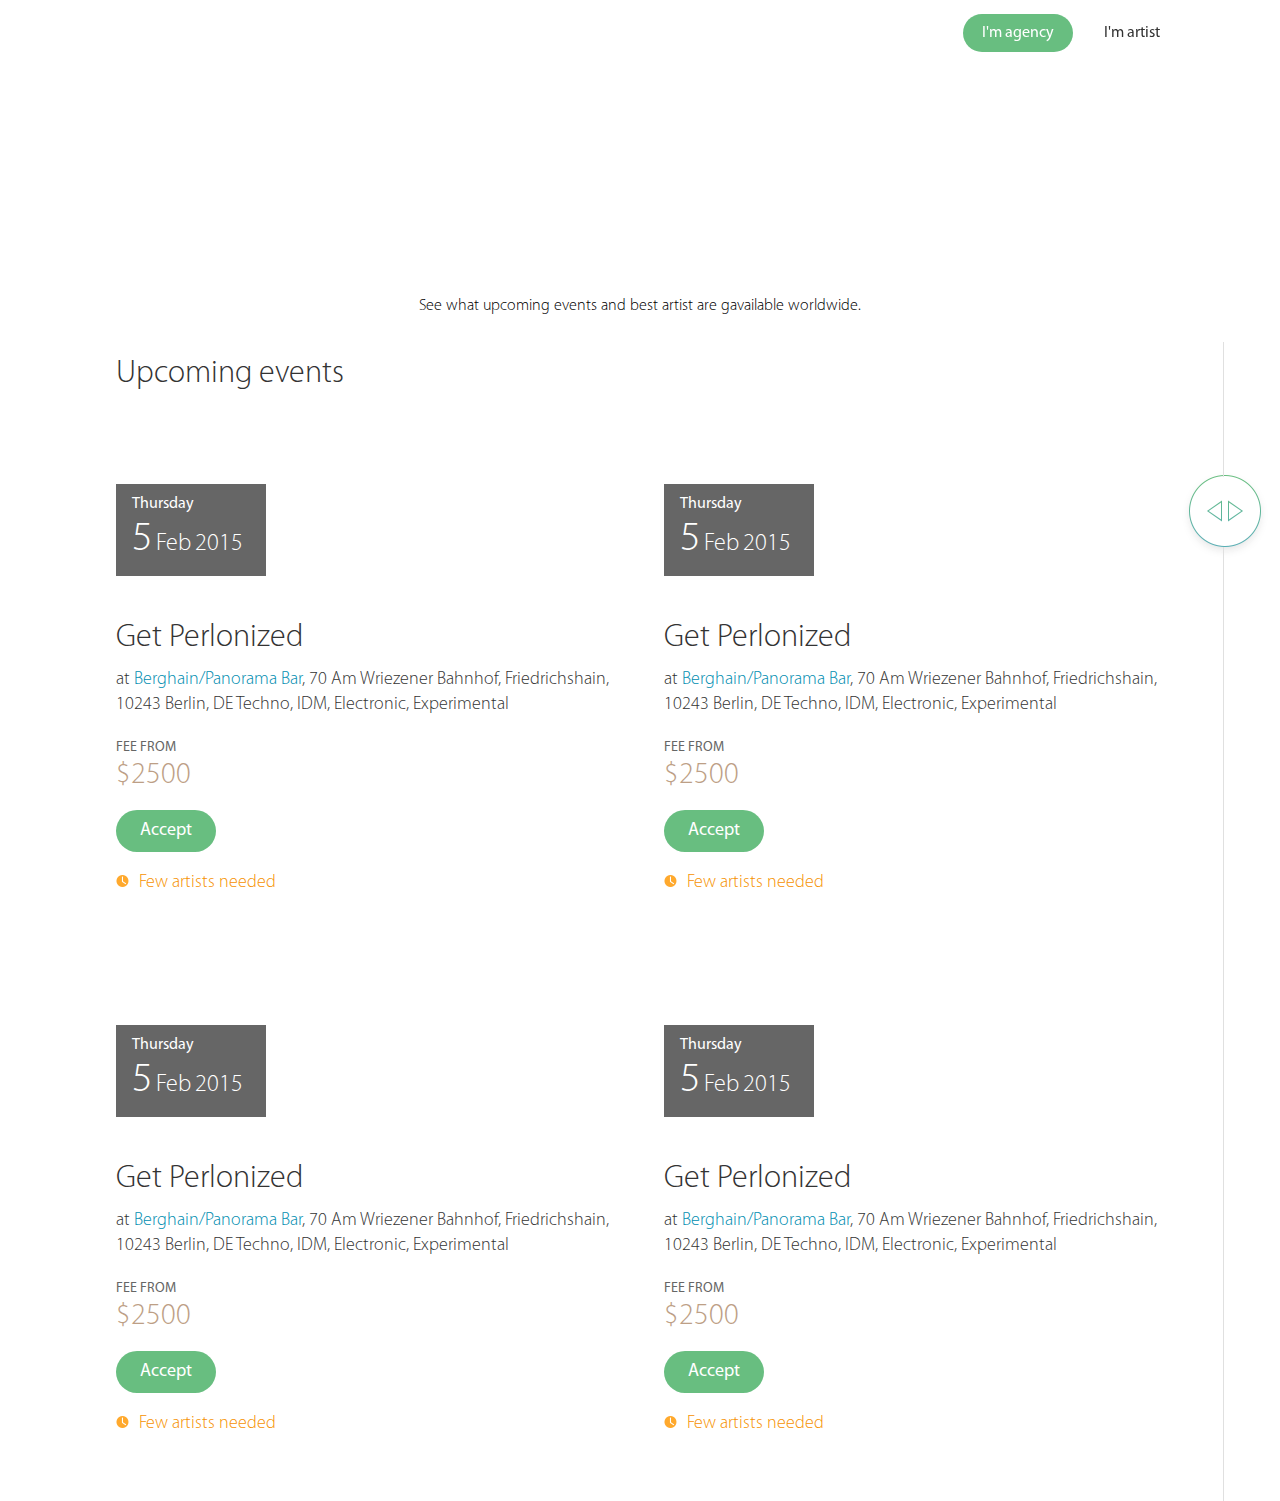
==== index.html @ 7740e6a6 "Add all files" ====
<!DOCTYPE html>
<html lang="en">
<head>
  <meta charset="utf-8" />
  <meta name="viewport" content="width=device-width, initial-scale=1, maximum-scale=1.0, user-scalable=no" />
  <meta name="apple-mobile-web-app-capable" content="yes" />
  <meta http-equiv="x-ua-compatible" content="IE=edge" />

  <title>Partymaker</title>

  <link rel="stylesheet" href="bower_components/normalize-css/normalize.css" />
  <link rel="stylesheet" href="bower_components/tooltipster/css/tooltipster.css" />
  <link rel="stylesheet" href="bower_components/animate.css/animate.css" />
  <link rel="stylesheet" href="bower_components/jquery-ui/themes/base/jquery-ui.css" />
  <link rel="stylesheet" href="bower_components/slick-carousel/slick/slick.css" />

  <link rel="stylesheet" href="fonts/fonts.css" />
  <link rel="stylesheet" href="css/styles.css" />

  <script src="bower_components/jquery/dist/jquery.min.js"></script>
  <script src="bower_components/tooltipster/js/jquery.tooltipster.min.js"></script>
  <script src="bower_components/jquery-ui/jquery-ui.min.js"></script>
  <script src="bower_components/jquery-ui-touch-punch/jquery.ui.touch-punch.min.js"></script>
  <script src="bower_components/slick-carousel/slick/slick.min.js"></script>
  <script src="vendor/js/jquery.event.move.js"></script>
  <script src="js/jquery.twentytwenty.js"></script>

  <script src="js/checkbox.js"></script>
  <script src="js/tabs.js"></script>
  <script src="js/partials/home.js"></script>
  <script src="js/script.js"></script>
</head>
<body>
  <div class="actions">
    <a href="#" class="actions__button actions__button--agency">I'm agency</a>
    <a href="#" class="actions__button actions__button--artist">I'm artist</a>
    <a href="#" class="actions__button actions__button--login">Login</a>
  </div>
  <div class="cover-slider">
    <div class="cover-slider__item">
      <img src="http://i.huffpost.com/gen/2233702/images/o-GRUMPY-CAT-facebook.jpg" alt="" />
      <div class="slide__title">Welcome to the backstage</div>
      <div class="slide_description">Organize and find unique events all around the world.</div>
    </div>
    <div class="cover-slider__item">
      <img src="http://i.huffpost.com/gen/2364914/images/o-GRUMPY-CAT-facebook.jpg" alt="" />
    </div>
    <div class="cover-slider__item">
      <img src="https://encrypted-tbn3.gstatic.com/images?q=tbn:ANd9GcT2D_DFuOXOf6hopZV4UORbP1K4Gta04ElCmtM1jOZPs9x3M8cx" alt="" />
    </div>
  </div>
  <div class="home__title">
    See what upcoming events and best artist are gavailable worldwide.
  </div>
  <div class="tabs tabs--home">
    <div class="tabs__head">
      <a href="#content-1" class="tabs__item tabs__item--active">Upcoming events</a>
      <a href="#content-2" class="tabs__item">Popular artists</a>
    </div>
    <div class="tabs__body">
      <div class="tabs__content tabs__content--active tabs__content--events first" data-hash="#content-1">
        <div class="tabs__title">Upcoming events</div>
        
        <div class="listings">
          <div class="listing">
            <div class="listing__cover">
              <img src="https://encrypted-tbn3.gstatic.com/images?q=tbn:ANd9GcT2D_DFuOXOf6hopZV4UORbP1K4Gta04ElCmtM1jOZPs9x3M8cx" alt="" />
              <div class="listing__date">
                <div class="day-name">Thursday</div>
                <div class="date">
                  <span class="date__day">5</span>
                  <span class="date__month">Feb</span>
                  <span class="date__year">2015</span>
                </div>
              </div>
            </div>
            <div class="listing__title">Get Perlonized</div>
            <div class="listing__description">at <a href="#">Berghain/Panorama Bar</a>, 70 Am Wriezener Bahnhof, Friedrichshain, 10243 Berlin, DE Techno, IDM, Electronic, Experimental</div>
            <div class="listing__fee">
              FEE FROM
              <span class="listing__price">$2500</span>
            </div>
            <a href="#" class="listing__button">Accept</a>
            <div class="listibg__available">Few artists needed</div>
          </div>

          <div class="listing">
            <div class="listing__cover">
              <img src="https://encrypted-tbn3.gstatic.com/images?q=tbn:ANd9GcT2D_DFuOXOf6hopZV4UORbP1K4Gta04ElCmtM1jOZPs9x3M8cx" alt="" />
              <div class="listing__date">
                <div class="day-name">Thursday</div>
                <div class="date">
                  <span class="date__day">5</span>
                  <span class="date__month">Feb</span>
                  <span class="date__year">2015</span>
                </div>
              </div>
            </div>
            <div class="listing__title">Get Perlonized</div>
            <div class="listing__description">at <a href="#">Berghain/Panorama Bar</a>, 70 Am Wriezener Bahnhof, Friedrichshain, 10243 Berlin, DE Techno, IDM, Electronic, Experimental</div>
            <div class="listing__fee">
              FEE FROM
              <span class="listing__price">$2500</span>
            </div>
            <a href="#" class="listing__button">Accept</a>
            <div class="listibg__available">Few artists needed</div>
          </div>

          <div class="listing">
            <div class="listing__cover">
              <img src="https://encrypted-tbn3.gstatic.com/images?q=tbn:ANd9GcT2D_DFuOXOf6hopZV4UORbP1K4Gta04ElCmtM1jOZPs9x3M8cx" alt="" />
              <div class="listing__date">
                <div class="day-name">Thursday</div>
                <div class="date">
                  <span class="date__day">5</span>
                  <span class="date__month">Feb</span>
                  <span class="date__year">2015</span>
                </div>
              </div>
            </div>
            <div class="listing__title">Get Perlonized</div>
            <div class="listing__description">at <a href="#">Berghain/Panorama Bar</a>, 70 Am Wriezener Bahnhof, Friedrichshain, 10243 Berlin, DE Techno, IDM, Electronic, Experimental</div>
            <div class="listing__fee">
              FEE FROM
              <span class="listing__price">$2500</span>
            </div>
            <a href="#" class="listing__button">Accept</a>
            <div class="listibg__available">Few artists needed</div>
          </div>

          <div class="listing">
            <div class="listing__cover">
              <img src="https://encrypted-tbn3.gstatic.com/images?q=tbn:ANd9GcT2D_DFuOXOf6hopZV4UORbP1K4Gta04ElCmtM1jOZPs9x3M8cx" alt="" />
              <div class="listing__date">
                <div class="day-name">Thursday</div>
                <div class="date">
                  <span class="date__day">5</span>
                  <span class="date__month">Feb</span>
                  <span class="date__year">2015</span>
                </div>
              </div>
            </div>
            <div class="listing__title">Get Perlonized</div>
            <div class="listing__description">at <a href="#">Berghain/Panorama Bar</a>, 70 Am Wriezener Bahnhof, Friedrichshain, 10243 Berlin, DE Techno, IDM, Electronic, Experimental</div>
            <div class="listing__fee">
              FEE FROM
              <span class="listing__price">$2500</span>
            </div>
            <a href="#" class="listing__button">Accept</a>
            <div class="listibg__available">Few artists needed</div>
          </div>
        </div>
      </div>
      <div class="tabs__content tabs__content--artists last" data-hash="#content-2">
        <div class="tabs__title">Popular artists</div>

        <div class="listings">
          <div class="listing">
            <div class="listing__cover">
              <img src="https://encrypted-tbn3.gstatic.com/images?q=tbn:ANd9GcT2D_DFuOXOf6hopZV4UORbP1K4Gta04ElCmtM1jOZPs9x3M8cx" alt="" />
            </div>
            <div class="listing__title">Jamie Jones</div>
            <div class="listing__description">London, UK <br> Tech House, Techno, IDM</div>
            <div class="listing__fee">
              FEE FROM
              <span class="listing__price">$2500</span>
            </div>
            <a href="#" class="listing__button">Invite</a>
            <div class="listibg__available">Few dates available</div>
          </div>

          <div class="listing">
            <div class="listing__cover">
              <img src="https://encrypted-tbn3.gstatic.com/images?q=tbn:ANd9GcT2D_DFuOXOf6hopZV4UORbP1K4Gta04ElCmtM1jOZPs9x3M8cx" alt="" />
            </div>
            <div class="listing__title">Jamie Jones</div>
            <div class="listing__description">London, UK <br> Tech House, Techno, IDM</div>
            <div class="listing__fee">
              FEE FROM
              <span class="listing__price">$2500</span>
            </div>
            <a href="#" class="listing__button">Invite</a>
          </div>

          <div class="listing">
            <div class="listing__cover">
              <img src="https://encrypted-tbn3.gstatic.com/images?q=tbn:ANd9GcT2D_DFuOXOf6hopZV4UORbP1K4Gta04ElCmtM1jOZPs9x3M8cx" alt="" />
            </div>
            <div class="listing__title">Jamie Jones</div>
            <div class="listing__description">London, UK <br> Tech House, Techno, IDM</div>
            <div class="listing__fee">
              FEE FROM
              <span class="listing__price">$2500</span>
            </div>
            <a href="#" class="listing__button">Invite</a>
          </div>

          <div class="listing">
            <div class="listing__cover">
              <img src="https://encrypted-tbn3.gstatic.com/images?q=tbn:ANd9GcT2D_DFuOXOf6hopZV4UORbP1K4Gta04ElCmtM1jOZPs9x3M8cx" alt="" />
            </div>
            <div class="listing__title">Jamie Jones</div>
            <div class="listing__description">London, UK <br> Tech House, Techno, IDM</div>
            <div class="listing__fee">
              FEE FROM
              <span class="listing__price">$2500</span>
            </div>
            <a href="#" class="listing__button">Invite</a>
          </div>
        </div>
      </div>
    </div>
  </div>
</body>
</html>
---- bower_components/tooltipster/css/tooltipster.css ----
/* This is the default Tooltipster theme (feel free to modify or duplicate and create multiple themes!): */
.tooltipster-default {
	border-radius: 5px; 
	border: 2px solid #000;
	background: #4c4c4c;
	color: #fff;
}

/* Use this next selector to style things like font-size and line-height: */
.tooltipster-default .tooltipster-content {
	font-family: Arial, sans-serif;
	font-size: 14px;
	line-height: 16px;
	padding: 8px 10px;
	overflow: hidden;
}

/* This next selector defines the color of the border on the outside of the arrow. This will automatically match the color and size of the border set on the main tooltip styles. Set display: none; if you would like a border around the tooltip but no border around the arrow */
.tooltipster-default .tooltipster-arrow .tooltipster-arrow-border {
	/* border-color: ... !important; */
}


/* If you're using the icon option, use this next selector to style them */
.tooltipster-icon {
	cursor: help;
	margin-left: 4px;
}








/* This is the base styling required to make all Tooltipsters work */
.tooltipster-base {
	padding: 0;
	font-size: 0;
	line-height: 0;
	position: absolute;
	left: 0;
	top: 0;
	z-index: 9999999;
	pointer-events: none;
	width: auto;
	overflow: visible;
}
.tooltipster-base .tooltipster-content {
	overflow: hidden;
}


/* These next classes handle the styles for the little arrow attached to the tooltip. By default, the arrow will inherit the same colors and border as what is set on the main tooltip itself. */
.tooltipster-arrow {
	display: block;
	text-align: center;
	width: 100%;
	height: 100%;
	position: absolute;
	top: 0;
	left: 0;
	z-index: -1;
}
.tooltipster-arrow span, .tooltipster-arrow-border {
	display: block;
	width: 0; 
	height: 0;
	position: absolute;
}
.tooltipster-arrow-top span, .tooltipster-arrow-top-right span, .tooltipster-arrow-top-left span {
	border-left: 8px solid transparent !important;
	border-right: 8px solid transparent !important;
	border-top: 8px solid;
	bottom: -7px;
}
.tooltipster-arrow-top .tooltipster-arrow-border, .tooltipster-arrow-top-right .tooltipster-arrow-border, .tooltipster-arrow-top-left .tooltipster-arrow-border {
	border-left: 9px solid transparent !important;
	border-right: 9px solid transparent !important;
	border-top: 9px solid;
	bottom: -7px;
}

.tooltipster-arrow-bottom span, .tooltipster-arrow-bottom-right span, .tooltipster-arrow-bottom-left span {
	border-left: 8px solid transparent !important;
	border-right: 8px solid transparent !important;
	border-bottom: 8px solid;
	top: -7px;
}
.tooltipster-arrow-bottom .tooltipster-arrow-border, .tooltipster-arrow-bottom-right .tooltipster-arrow-border, .tooltipster-arrow-bottom-left .tooltipster-arrow-border {
	border-left: 9px solid transparent !important;
	border-right: 9px solid transparent !important;
	border-bottom: 9px solid;
	top: -7px;
}
.tooltipster-arrow-top span, .tooltipster-arrow-top .tooltipster-arrow-border, .tooltipster-arrow-bottom span, .tooltipster-arrow-bottom .tooltipster-arrow-border {
	left: 0;
	right: 0;
	margin: 0 auto;
}
.tooltipster-arrow-top-left span, .tooltipster-arrow-bottom-left span {
	left: 6px;
}
.tooltipster-arrow-top-left .tooltipster-arrow-border, .tooltipster-arrow-bottom-left .tooltipster-arrow-border {
	left: 5px;
}
.tooltipster-arrow-top-right span,  .tooltipster-arrow-bottom-right span {
	right: 6px;
}
.tooltipster-arrow-top-right .tooltipster-arrow-border, .tooltipster-arrow-bottom-right .tooltipster-arrow-border {
	right: 5px;
}
.tooltipster-arrow-left span, .tooltipster-arrow-left .tooltipster-arrow-border {
	border-top: 8px solid transparent !important;
	border-bottom: 8px solid transparent !important; 
	border-left: 8px solid;
	top: 50%;
	margin-top: -7px;
	right: -7px;
}
.tooltipster-arrow-left .tooltipster-arrow-border {
	border-top: 9px solid transparent !important;
	border-bottom: 9px solid transparent !important; 
	border-left: 9px solid;
	margin-top: -8px;
}
.tooltipster-arrow-right span, .tooltipster-arrow-right .tooltipster-arrow-border {
	border-top: 8px solid transparent !important;
	border-bottom: 8px solid transparent !important; 
	border-right: 8px solid;
	top: 50%;
	margin-top: -7px;
	left: -7px;
}
.tooltipster-arrow-right .tooltipster-arrow-border {
	border-top: 9px solid transparent !important;
	border-bottom: 9px solid transparent !important; 
	border-right: 9px solid;
	margin-top: -8px;
}


/* Some CSS magic for the awesome animations - feel free to make your own custom animations and reference it in your Tooltipster settings! */

.tooltipster-fade {
	opacity: 0;
	-webkit-transition-property: opacity;
	-moz-transition-property: opacity;
	-o-transition-property: opacity;
	-ms-transition-property: opacity;
	transition-property: opacity;
}
.tooltipster-fade-show {
	opacity: 1;
}

.tooltipster-grow {
	-webkit-transform: scale(0,0);
	-moz-transform: scale(0,0);
	-o-transform: scale(0,0);
	-ms-transform: scale(0,0);
	transform: scale(0,0);
	-webkit-transition-property: -webkit-transform;
	-moz-transition-property: -moz-transform;
	-o-transition-property: -o-transform;
	-ms-transition-property: -ms-transform;
	transition-property: transform;
	-webkit-backface-visibility: hidden;
}
.tooltipster-grow-show {
	-webkit-transform: scale(1,1);
	-moz-transform: scale(1,1);
	-o-transform: scale(1,1);
	-ms-transform: scale(1,1);
	transform: scale(1,1);
	-webkit-transition-timing-function: cubic-bezier(0.175, 0.885, 0.320, 1);
	-webkit-transition-timing-function: cubic-bezier(0.175, 0.885, 0.320, 1.15); 
	-moz-transition-timing-function: cubic-bezier(0.175, 0.885, 0.320, 1.15); 
	-ms-transition-timing-function: cubic-bezier(0.175, 0.885, 0.320, 1.15); 
	-o-transition-timing-function: cubic-bezier(0.175, 0.885, 0.320, 1.15); 
	transition-timing-function: cubic-bezier(0.175, 0.885, 0.320, 1.15);
}

.tooltipster-swing {
	opacity: 0;
	-webkit-transform: rotateZ(4deg);
	-moz-transform: rotateZ(4deg);
	-o-transform: rotateZ(4deg);
	-ms-transform: rotateZ(4deg);
	transform: rotateZ(4deg);
	-webkit-transition-property: -webkit-transform, opacity;
	-moz-transition-property: -moz-transform;
	-o-transition-property: -o-transform;
	-ms-transition-property: -ms-transform;
	transition-property: transform;
}
.tooltipster-swing-show {
	opacity: 1;
	-webkit-transform: rotateZ(0deg);
	-moz-transform: rotateZ(0deg);
	-o-transform: rotateZ(0deg);
	-ms-transform: rotateZ(0deg);
	transform: rotateZ(0deg);
	-webkit-transition-timing-function: cubic-bezier(0.230, 0.635, 0.495, 1);
	-webkit-transition-timing-function: cubic-bezier(0.230, 0.635, 0.495, 2.4); 
	-moz-transition-timing-function: cubic-bezier(0.230, 0.635, 0.495, 2.4); 
	-ms-transition-timing-function: cubic-bezier(0.230, 0.635, 0.495, 2.4); 
	-o-transition-timing-function: cubic-bezier(0.230, 0.635, 0.495, 2.4); 
	transition-timing-function: cubic-bezier(0.230, 0.635, 0.495, 2.4);
}

.tooltipster-fall {
	top: 0;
	-webkit-transition-property: top;
	-moz-transition-property: top;
	-o-transition-property: top;
	-ms-transition-property: top;
	transition-property: top;
	-webkit-transition-timing-function: cubic-bezier(0.175, 0.885, 0.320, 1);
	-webkit-transition-timing-function: cubic-bezier(0.175, 0.885, 0.320, 1.15); 
	-moz-transition-timing-function: cubic-bezier(0.175, 0.885, 0.320, 1.15); 
	-ms-transition-timing-function: cubic-bezier(0.175, 0.885, 0.320, 1.15); 
	-o-transition-timing-function: cubic-bezier(0.175, 0.885, 0.320, 1.15); 
	transition-timing-function: cubic-bezier(0.175, 0.885, 0.320, 1.15); 
}
.tooltipster-fall-show {
}
.tooltipster-fall.tooltipster-dying {
	-webkit-transition-property: all;
	-moz-transition-property: all;
	-o-transition-property: all;
	-ms-transition-property: all;
	transition-property: all;
	top: 0px !important;
	opacity: 0;
}

.tooltipster-slide {
	left: -40px;
	-webkit-transition-property: left;
	-moz-transition-property: left;
	-o-transition-property: left;
	-ms-transition-property: left;
	transition-property: left;
	-webkit-transition-timing-function: cubic-bezier(0.175, 0.885, 0.320, 1);
	-webkit-transition-timing-function: cubic-bezier(0.175, 0.885, 0.320, 1.15); 
	-moz-transition-timing-function: cubic-bezier(0.175, 0.885, 0.320, 1.15); 
	-ms-transition-timing-function: cubic-bezier(0.175, 0.885, 0.320, 1.15); 
	-o-transition-timing-function: cubic-bezier(0.175, 0.885, 0.320, 1.15); 
	transition-timing-function: cubic-bezier(0.175, 0.885, 0.320, 1.15);
}
.tooltipster-slide.tooltipster-slide-show {
}
.tooltipster-slide.tooltipster-dying {
	-webkit-transition-property: all;
	-moz-transition-property: all;
	-o-transition-property: all;
	-ms-transition-property: all;
	transition-property: all;
	left: 0px !important;
	opacity: 0;
}


/* CSS transition for when contenting is changing in a tooltip that is still open. The only properties that will NOT transition are: width, height, top, and left */
.tooltipster-content-changing {
	opacity: 0.5;
	-webkit-transform: scale(1.1, 1.1);
	-moz-transform: scale(1.1, 1.1);
	-o-transform: scale(1.1, 1.1);
	-ms-transform: scale(1.1, 1.1);
	transform: scale(1.1, 1.1);
}
---- fonts/fonts.css ----
@font-face {
  font-family: 'MyriadPro-Semibold';
  src: url('MyriadPro-Semibold/MyriadPro-Semibold.eot?#iefix') format('embedded-opentype'),  
      url('MyriadPro-Semibold/MyriadPro-Semibold.otf')  format('opentype'),
      url('MyriadPro-Semibold/MyriadPro-Semibold.woff') format('woff'), 
      url('MyriadPro-Semibold/MyriadPro-Semibold.ttf')  format('truetype'), 
      url('MyriadPro-Semibold/MyriadPro-Semibold.svg#MyriadPro-Semibold') format('svg');
  font-weight: normal;
  font-style: normal;
}

@font-face {
  font-family: 'MyriadPro-Regular';
  src: url('MyriadPro-Regular/MyriadPro-Regular.eot?#iefix') format('embedded-opentype'),  
      url('MyriadPro-Regular/MyriadPro-Regular.otf')  format('opentype'),
      url('MyriadPro-Regular/MyriadPro-Regular.woff') format('woff'), 
      url('MyriadPro-Regular/MyriadPro-Regular.ttf')  format('truetype'), 
      url('MyriadPro-Regular/MyriadPro-Regular.svg#MyriadPro-Regular') format('svg');
  font-weight: normal;
  font-style: normal;
}

@font-face {
  font-family: 'MyriadPro-Light';
  src: url('MyriadPro-Light/MyriadPro-Light.eot?#iefix') format('embedded-opentype'),  
      url('MyriadPro-Light/MyriadPro-Light.otf')  format('opentype'),
      url('MyriadPro-Light/MyriadPro-Light.woff') format('woff'), 
      url('MyriadPro-Light/MyriadPro-Light.ttf')  format('truetype'), 
      url('MyriadPro-Light/MyriadPro-Light.svg#MyriadPro-Light') format('svg');
  font-weight: normal;
  font-style: normal;
}

@font-face {
  font-family: 'MyriadPro-Bold';
  src: url('MyriadPro-Bold/MyriadPro-Bold.eot?#iefix') format('embedded-opentype'),  
      url('MyriadPro-Bold/MyriadPro-Bold.otf')  format('opentype'),
      url('MyriadPro-Bold/MyriadPro-Bold.woff') format('woff'), 
      url('MyriadPro-Bold/MyriadPro-Bold.ttf')  format('truetype'), 
      url('MyriadPro-Bold/MyriadPro-Bold.svg#MyriadPro-Bold') format('svg');
  font-weight: normal;
  font-style: normal;
}

@font-face {
  font-family: 'MyriadPro-Ultralight';
  src: url('MyriadPro-Ultralight/MyriadPro-Ultralight.eot?#iefix') format('embedded-opentype'),  
      url('MyriadPro-Ultralight/MyriadPro-Ultralight.woff') format('woff'), 
      url('MyriadPro-Ultralight/MyriadPro-Ultralight.ttf')  format('truetype'), 
      url('MyriadPro-Ultralight/MyriadPro-Ultralight.svg#MyriadPro-Ultralight') format('svg');
  font-weight: normal;
  font-style: normal;
}
---- css/styles.css ----
/* Font style variables */
* {
  -webkit-box-sizing: border-box;
  -moz-box-sizing: border-box;
  box-sizing: border-box; }

*:before, *:after {
  -webkit-box-sizing: inherit;
  -moz-box-sizing: inherit;
  box-sizing: inherit; }

html,
body {
  font-size: 13px;
  font-family: "MyriadPro-Regular";
  color: #333;
  height: 100%; }

h1, h2, h3, h4, h5, h6, p {
  font-weight: normal;
  margin: 0; }

a {
  text-decoration: none;
  color: inherit; }

a:hover {
  text-decoration: underline; }

img {
  display: block;
  max-width: 100%;
  border: 0; }

input[type="text"],
input[type="password"],
input[type="email"],
input[type="number"],
input[type="tel"],
button,
input[type="submit"],
input[type="reset"],
textarea {
  border: 0;
  background: transparent;
  border-radius: 0;
  /* Eliminate border-radius on mobile devices */
  padding: 0;
  resize: none;
  width: 100%;
  color: #333; }
  input[type="text"]:focus,
  input[type="password"]:focus,
  input[type="email"]:focus,
  input[type="number"]:focus,
  input[type="tel"]:focus,
  button:focus,
  input[type="submit"]:focus,
  input[type="reset"]:focus,
  textarea:focus {
    outline: none;
    box-shadow: none; }

::-webkit-input-placeholder {
  color: #bbb; }

:-moz-placeholder {
  color: #bbb;
  opacity: 1; }

::-moz-placeholder {
  color: #bbb;
  opacity: 1; }

:-ms-input-placeholder {
  color: #bbb; }

:-moz-ui-invalid:not(output) {
  box-shadow: none; }

.wrapper {
  min-height: 100%;
  height: auto !important;
  padding-bottom: 44px;
  height: 100%; }
  @media (min-width: 768px) {
    .wrapper {
      padding-bottom: 100px; } }
  @media (min-width: 1025px) {
    .wrapper {
      padding-bottom: 110px; } }

@media (min-width: 1025px) {
  .listings {
    padding: 0 92px; } }
@media (min-width: 1440px) {
  .listings {
    padding: 0 116px; } }

.listing {
  text-align: center;
  padding-bottom: 41px;
  font-size: 0; }
  @media (min-width: 768px) {
    .listing {
      float: left;
      width: 50%;
      text-align: left;
      padding-bottom: 0;
      padding: 0 17px; }
      .tabs__content--events .listing {
        min-height: 541px; }
      .tabs__content--artists .listing {
        min-height: 512px; } }
  @media (min-width: 1025px) {
    .listing {
      padding: 0 24px; }
      .listing .tabs__content--events, .tabs__content--artists .listing {
        min-height: 540px; } }
  @media (min-width: 1440px) {
    .tabs__content--artists .listing {
      width: 25%; } }
  .listing .listing__cover {
    position: relative;
    height: 280px;
    overflow: hidden; }
    .listing .listing__cover img {
      width: 100%;
      height: auto;
      position: absolute;
      z-index: 0; }
    @media (min-width: 768px) {
      .listing .listing__cover {
        height: 180px; } }
    .listing .listing__cover .listing__date {
      z-index: 1;
      background: rgba(0, 0, 0, 0.6);
      position: absolute;
      font-size: 16px;
      color: #fff;
      left: 0;
      bottom: 24px;
      padding: 11px 16px;
      text-align: left;
      min-width: 150px; }
      @media (min-width: 1440px) {
        .listing .listing__cover .listing__date {
          font-size: 14px; } }
      .listing .listing__cover .listing__date .date {
        font-family: "MyriadPro-Light"; }
        .listing .listing__cover .listing__date .date .date__day {
          font-size: 42px; }
        .listing .listing__cover .listing__date .date .date__month,
        .listing .listing__cover .listing__date .date .date__year {
          font-size: 24px; }
  .listing .listing__title {
    font-size: 32px;
    font-family: "MyriadPro-Light";
    padding: 19px 0 0; }
    @media (min-width: 1440px) {
      .listing .listing__title {
        font-size: 42px; } }
  .listing .listing__description {
    font-size: 18px;
    font-family: "MyriadPro-Light";
    padding: 11px 20px;
    line-height: 25px; }
    .listing .listing__description a {
      color: #008db0; }
    @media (min-width: 768px) {
      .listing .listing__description {
        padding: 11px 0; } }
  .listing .listing__fee {
    font-size: 14px;
    text-transform: uppercase;
    color: #666;
    margin-top: 10px; }
  .listing .listing__price {
    display: block;
    font-size: 30px;
    font-family: "MyriadPro-Light";
    color: #bd9f86; }
  .listing .listing__button {
    display: inline-block;
    color: #fff;
    font-size: 18px;
    background: #68be80;
    -webkit-border-radius: 25px;
    -moz-border-radius: 25px;
    -ms-border-radius: 25px;
    border-radius: 25px;
    padding: 0 24px;
    height: 42px;
    line-height: 42px;
    margin-top: 16px; }
  .listing .listibg__available {
    color: #f69100;
    font-size: 18px;
    font-family: "MyriadPro-Light";
    margin-top: 20px; }
    .listing .listibg__available:before {
      display: inline-block;
      content: "";
      background: url("../images/icons/icon-clock.png") no-repeat;
      width: 13px;
      height: 12px;
      margin-right: 10px; }

.form__line {
  border-bottom: 1px solid transparent;
  border-top: 1px solid transparent;
  position: relative; }
  .form__line.animate-1 {
    -webkit-animation-duration: 1s; }
  .form__line.animate-2 {
    -webkit-animation-duration: 1.5s; }
  .form__line.animate-3 {
    -webkit-animation-duration: 2s; }
  .form__line.animate-4 {
    -webkit-animation-duration: 2.5s; }
  .form__line.animate-5 {
    -webkit-animation-duration: 3s; }
  .form__line .form__line-inner {
    padding: 0 15px;
    height: 76px;
    display: table;
    width: 100%;
    font-family: "MyriadPro-Light";
    max-width: 780px;
    margin: 0 auto;
    position: relative; }
    .form__line .form__line-inner:before {
      content: "";
      display: block;
      height: 1px;
      background: #d6d6d6;
      width: 100%;
      left: 0;
      top: -2px;
      position: absolute; }
    @media (min-width: 768px) {
      .form__line .form__line-inner {
        height: 101px;
        padding: 0; } }
  .form__line:last-of-type .form__line-inner:after {
    content: "";
    display: block;
    height: 1px;
    background: #d6d6d6;
    width: 100%;
    left: 0;
    bottom: 1px;
    position: absolute; }
  .form__line--range .form__line-inner {
    display: block;
    padding-top: 20px; }
    .form__line--range .form__line-inner .form__section {
      display: block;
      width: 100%;
      padding: 0; }
    .form__line--range .form__line-inner .form__range {
      margin-top: 20px;
      width: 100%; }
    .form__line--range .form__line-inner .range-labels {
      margin-top: 20px;
      padding-bottom: 15px;
      font-size: 14px; }
      .form__line--range .form__line-inner .range-labels::after {
        clear: both;
        content: "";
        display: table; }
      .form__line--range .form__line-inner .range-labels .range-label--left {
        float: left;
        display: block; }
      .form__line--range .form__line-inner .range-labels .range-label--right {
        float: right;
        display: block; }
      .form__line--range .form__line-inner .range-labels .currency {
        color: #70cb97; }
        @media (min-width: 768px) {
          .form__line--range .form__line-inner .range-labels .currency {
            color: #333; } }
  @media (min-width: 768px) {
    .form__line--range .form__line-inner {
      display: table;
      padding-top: 0; }
      .form__line--range .form__line-inner .form__section {
        display: table-cell; }
        .form__line--range .form__line-inner .form__section--label {
          width: 38%; }
        .form__line--range .form__line-inner .form__section--input {
          padding-top: 27px; } }
  .form__line .tooltip {
    position: absolute;
    right: 16px; }
    @media (min-width: 768px) {
      .form__line .tooltip {
        position: relative;
        right: 0;
        top: 3px;
        margin-left: 10px; } }
  .form__line .form__section {
    display: table-cell;
    vertical-align: middle; }
    .form__line .form__section--label {
      width: 33.4%;
      padding-right: 10px; }
      @media (min-width: 768px) {
        .form__line .form__section--label {
          width: 38%; } }
    .form__line .form__section--input {
      width: 60%;
      padding-right: 20px; }
    .form__line .form__section--done {
      width: 6.6%; }
      @media (min-width: 768px) {
        .form__line .form__section--done {
          width: 2%; } }
  .form__line .form__label {
    color: #666;
    text-transform: uppercase; }
    @media (min-width: 768px) {
      .form__line .form__label {
        font-size: 14px; }
        .form__line .form__label[for="phone"], .form__line .form__label[for="email"], .form__line .form__label[for="password"] {
          padding: 20px 0 20px 60px; }
        .form__line .form__label[for="phone"] {
          background: url("../images/icons/icon-phone.png") no-repeat 10px 38%; }
          .form__line .form__label[for="phone"]:after {
            content: " number"; }
        .form__line .form__label[for="email"] {
          background: url("../images/icons/icon-envelope.png") no-repeat 3px 47%; }
        .form__line .form__label[for="password"] {
          background: url("../images/icons/icon-lock.png") no-repeat 7px 46%; } }
  .form__line .form__input {
    font-size: 17px;
    font-family: "MyriadPro-Ultralight"; }
    @media (min-width: 768px) {
      .form__line .form__input {
        font-size: 32px; } }
  .form__line .form__done {
    width: 18px;
    height: 18px;
    background: url("../images/icons/icon-done-2x.png") no-repeat;
    background-size: 18px 18px;
    display: none; }
    @media (min-width: 768px) {
      .form__line .form__done {
        width: 30px;
        height: 30px;
        background: url("../images/icons/icon-done-768.png") no-repeat; } }
  .form__line .form__error {
    color: #fff;
    font-size: 11px;
    display: none; }
  .form__line--hightlight {
    box-shadow: 0px 0px 15px 0px rgba(0, 0, 0, 0.09);
    border-bottom: 1px solid #d6d6d6;
    border-top: 1px solid #d6d6d6;
    z-index: 1; }
    .form__line--hightlight .form__line-inner:before,
    .form__line--hightlight .form__line-inner:after {
      display: none !important; }
  .form__line--error {
    background: #e62f17;
    border-bottom: 1px solid #e62f17;
    border-top: 1px solid #e62f17; }
    .form__line--error .form__line-inner:before,
    .form__line--error .form__line-inner:after {
      display: none !important; }
    .form__line--error .form__label {
      color: #fff; }
      @media (min-width: 768px) {
        .form__line--error .form__label[for="phone"] {
          background: url("../images/icons/icon-phone-white.png") no-repeat 10px 38%; }
        .form__line--error .form__label[for="email"] {
          background: url("../images/icons/icon-envelope-white.png") no-repeat 3px 47%; }
        .form__line--error .form__label[for="password"] {
          background: url("../images/icons/icon-lock-white.png") no-repeat 7px 46%; } }
    .form__line--error .form__error {
      display: block; }
      @media (min-width: 768px) {
        .form__line--error .form__error {
          font-size: 24px; } }
    .form__line--error .tooltip {
      background: url("../images/icons/icon-help-2x-white.png") no-repeat;
      background-size: 18px 18px; }
      @media (min-width: 768px) {
        .form__line--error .tooltip {
          background-size: 100% 100%; } }
    @media (min-width: 768px) {
      .form__line--error ::-webkit-input-placeholder {
        color: transparent; }
      .form__line--error :-moz-placeholder {
        color: transparent; }
      .form__line--error ::-moz-placeholder {
        color: transparent; }
      .form__line--error :-ms-input-placeholder {
        color: transparent; }
      .form__line--error .form__error {
        position: absolute;
        top: 38px;
        z-index: 0; }
      .form__line--error .form__input {
        position: relative;
        z-index: 1; }
      .form__line--error .form__input:focus + .form__error {
        display: none; } }
  .form__line--done .form__done {
    display: block; }
  .form__line--done .tooltip {
    display: none; }
    @media (min-width: 768px) {
      .form__line--done .tooltip {
        display: inline-block; } }

.form__file {
  cursor: pointer;
  position: relative;
  display: inline-block;
  vertical-align: top; }
  .form__file .form__file-hidden {
    position: absolute;
    height: 100%;
    width: 100%;
    overflow: hidden;
    left: 0; }
    .form__file .form__file-hidden input {
      position: absolute;
      left: 0;
      top: 0;
      width: 100%;
      height: 100%;
      transform: scale(20);
      letter-spacing: 10em;
      /* IE 9 fix */
      -ms-transform: scale(20);
      /* IE 9 fix */
      opacity: 0;
      cursor: pointer; }

.form__range {
  border: 0;
  border-radius: 0;
  height: 2px;
  background: #bbb; }
  .form__range .ui-slider-handle {
    -webkit-border-radius: 50%;
    -moz-border-radius: 50%;
    -ms-border-radius: 50%;
    border-radius: 50%;
    width: 20px;
    height: 20px;
    border: 1px solid #70cb97;
    background: #fff;
    top: -9px;
    touch-action: auto; }
    .form__range .ui-slider-handle:focus {
      outline: none; }
  .form__range .ui-slider-range {
    background: #70cb97; }

.checkbox {
  display: inline-block;
  vertical-align: top; }
  .checkbox .checkbox__control {
    width: 18px;
    height: 18px;
    background: url("../images/controls/checkbox-2x.png") no-repeat 0 -19px;
    background-size: 18px auto;
    overflow: hidden;
    display: inline-block;
    vertical-align: middle;
    margin: 0 7px 0 1px;
    cursor: pointer; }
    .checkbox .checkbox__control--checked {
      background-position: 0 0; }
    .checkbox .checkbox__control input {
      margin-left: -100px; }
    @media (min-width: 768px) {
      .checkbox .checkbox__control {
        width: 30px;
        height: 30px;
        background-size: 30px auto;
        background-position: 0 -33px; }
        .checkbox .checkbox__control--checked {
          background-position: 0 0; } }
  .checkbox .checkbox__label {
    display: inline-block;
    vertical-align: middle;
    font-size: 17px; }

.form__input.selectize-control {
  height: 78px; }
  @media (min-width: 768px) {
    .form__input.selectize-control {
      height: 100px; } }
  .form__input.selectize-control .selectize-input {
    height: 98%;
    line-height: 78px;
    padding: 0;
    font-size: 17px;
    border: 0;
    border-radius: 0;
    box-shadow: none;
    background: transparent; }
    .form__input.selectize-control .selectize-input.input-active {
      background: transparent; }
    @media (min-width: 768px) {
      .form__input.selectize-control .selectize-input {
        height: 99.4%;
        font-size: 32px;
        line-height: 100px; } }
    .form__input.selectize-control .selectize-input:after {
      display: none; }
    .form__input.selectize-control .selectize-input input {
      font-size: 17px; }
      @media (min-width: 768px) {
        .form__input.selectize-control .selectize-input input {
          font-size: 32px; } }
    .form__input.selectize-control .selectize-input.input-active {
      width: 112%; }
  .form__input.selectize-control .selectize-dropdown {
    padding: 11px 0;
    width: 208% !important;
    margin-left: -72%; }
    @media (min-width: 768px) {
      .form__input.selectize-control .selectize-dropdown {
        margin: 1px 0 0 -46px;
        width: 127% !important; } }
    .form__input.selectize-control .selectize-dropdown .selectize-dropdown-content {
      max-height: 117px; }
      @media (min-width: 768px) {
        .form__input.selectize-control .selectize-dropdown .selectize-dropdown-content {
          max-height: 200px; } }
    .form__input.selectize-control .selectize-dropdown .option {
      padding: 13px 46px; }

.sign-up {
  padding-bottom: 46px; }
  @media (min-width: 768px) {
    .sign-up {
      padding: 0; } }
  .sign-up--step-active {
    display: block; }

.header--sign-up {
  position: relative;
  padding: 10px;
  border-bottom: 1px solid #d6d6d6; }
  @media (min-width: 768px) {
    .header--sign-up {
      padding: 10px 15px; } }
  @media (min-width: 1025px) {
    .header--sign-up {
      width: 82%;
      margin: 0 auto;
      padding: 10px 0; } }
  .header--sign-up .cancel {
    font-family: "MyriadPro-Light";
    font-size: 18px;
    color: #000;
    position: absolute;
    height: 100%;
    opacity: .27; }
    @media (min-width: 768px) {
      .header--sign-up .cancel {
        font-size: 16px;
        font-family: "MyriadPro-Light";
        height: 40px;
        line-height: 40px; } }
  .header--sign-up p {
    text-align: center;
    font-size: 18px;
    font-family: "MyriadPro-Light"; }
    @media (min-width: 768px) {
      .header--sign-up p {
        font-size: 16px;
        height: 40px;
        line-height: 40px; } }

.sign-up__title {
  text-align: center;
  font-size: 30px;
  font-family: "MyriadPro-Light";
  margin-top: 30px; }
  @media (min-width: 768px) {
    .sign-up__title {
      font-size: 52px;
      margin: 30px 40px 0; } }

.sign-up__description {
  text-align: center;
  font-size: 14px;
  font-family: "MyriadPro-Light"; }
  @media (min-width: 768px) {
    .sign-up__description {
      font-size: 16px;
      color: #666;
      margin: 0 40px; } }

.footer--sign-up {
  border-top: 1px solid #a8a8a8;
  background: #f9f9f9;
  text-align: right;
  padding: 10px;
  position: relative;
  height: 44px;
  z-index: -1;
  margin-top: -44px; }
  @media (min-width: 768px) {
    .footer--sign-up {
      padding: 18px 40px;
      border: 0;
      height: 100px;
      margin-top: -100px; } }
  @media (min-width: 1025px) {
    .footer--sign-up {
      padding: 25px 9%;
      height: 110px;
      margin-top: -110px; } }
  .footer--sign-up .pagination {
    color: #008db0;
    font-size: 18px;
    display: block;
    position: absolute;
    font-family: "MyriadPro-Light";
    top: 10px; }
    .footer--sign-up .pagination--next {
      right: 10px; }
      @media (min-width: 768px) {
        .footer--sign-up .pagination--next {
          right: 70px; } }
      @media (min-width: 1025px) {
        .footer--sign-up .pagination--next {
          right: 11%; } }
    .footer--sign-up .pagination--prev {
      left: 10px; }
      @media (min-width: 768px) {
        .footer--sign-up .pagination--prev {
          left: 70px; } }
      @media (min-width: 1025px) {
        .footer--sign-up .pagination--prev {
          left: 11%; } }
    @media (min-width: 768px) {
      .footer--sign-up .pagination {
        color: #999;
        font-size: 16px;
        top: 18px; } }
  .footer--sign-up .pagination__name {
    display: none;
    position: absolute; }
    @media (min-width: 768px) {
      .footer--sign-up .pagination__name {
        color: #008db0;
        font-size: 32px;
        display: block;
        font-family: "MyriadPro-Light";
        top: 40px; }
        .footer--sign-up .pagination__name:after, .footer--sign-up .pagination__name:before {
          content: "";
          display: block;
          position: absolute;
          top: 50%;
          margin-top: -9px; }
        .footer--sign-up .pagination__name--next {
          right: 40px;
          padding-right: 26px; }
          .footer--sign-up .pagination__name--next:before {
            width: 0;
            height: 0;
            border-style: solid;
            border-width: 8.5px 0 8.5px 9px;
            border-color: transparent transparent transparent #008db0;
            right: 0; }
          .footer--sign-up .pagination__name--next:after {
            width: 0;
            height: 0;
            border-style: solid;
            border-width: 8.5px 0 8.5px 9px;
            border-color: transparent transparent transparent #f9f9f9;
            right: 2px; } }
    @media (min-width: 768px) and (min-width: 1025px) {
      .footer--sign-up .pagination__name--next {
        right: 9%; } }
    @media (min-width: 768px) {
        .footer--sign-up .pagination__name--prev {
          padding-left: 26px; }
          .footer--sign-up .pagination__name--prev:before {
            width: 0;
            height: 0;
            border-style: solid;
            border-width: 8.5px 9px 8.5px 0;
            border-color: transparent #008db0 transparent transparent;
            left: 0; }
          .footer--sign-up .pagination__name--prev:after {
            width: 0;
            height: 0;
            border-style: solid;
            border-width: 8.5px 9px 8.5px 0;
            border-color: transparent #f9f9f9 transparent transparent;
            left: 2px; } }
  .footer--sign-up .footer__get-started {
    font-size: 18px;
    color: #008db0;
    display: block;
    position: absolute;
    right: 10px; }
    @media (min-width: 768px) {
      .footer--sign-up .footer__get-started {
        font-size: 26px;
        color: #fff;
        position: absolute;
        right: 5%;
        background: #68be80;
        height: 60px;
        line-height: 60px;
        padding: 0 50px 0 30px;
        -webkit-border-radius: 30px;
        -moz-border-radius: 30px;
        -ms-border-radius: 30px;
        border-radius: 30px; }
        .footer--sign-up .footer__get-started:after, .footer--sign-up .footer__get-started:before {
          content: "";
          display: block;
          position: absolute;
          top: 50%;
          margin-top: -10px; }
        .footer--sign-up .footer__get-started:before {
          width: 0;
          height: 0;
          border-style: solid;
          border-width: 8.5px 0 8.5px 9px;
          border-color: transparent transparent transparent #fff;
          right: 30px; }
        .footer--sign-up .footer__get-started:after {
          width: 0;
          height: 0;
          border-style: solid;
          border-width: 8.5px 0 8.5px 9px;
          border-color: transparent transparent transparent #68be80;
          right: 32px; } }
    @media (min-width: 1025px) {
      .footer--sign-up .footer__get-started {
        right: 9%; } }

.steps {
  text-align: center;
  font-size: 0;
  display: none; }
  .steps .steps__item {
    height: 2px;
    display: inline-block;
    background: #ccc;
    width: 40px;
    margin: 0 2px; }
    .steps .steps__item--active {
      background: #222; }
  @media (min-width: 768px) {
    .steps {
      display: block;
      margin: 137px 0; } }
  @media (min-width: 1025px) {
    .steps {
      margin: 80px 0; } }

.sign-up--step-1 .sign-up__title {
  padding: 0 20px; }
  @media (min-width: 768px) {
    .sign-up--step-1 .sign-up__title {
      margin-top: 90px; } }
  @media (min-width: 1025px) {
    .sign-up--step-1 .sign-up__title {
      margin-top: 53px; } }
.sign-up--step-1 .sign-up__description {
  margin: 20px 35px 30px; }
  @media (min-width: 768px) {
    .sign-up--step-1 .sign-up__description {
      margin: 10px 0 95px; } }
  @media (min-width: 1025px) {
    .sign-up--step-1 .sign-up__description {
      margin: 12px 0 50px; } }
.sign-up--step-1 + .steps {
  margin: 137px 0; }
  @media (min-width: 1025px) {
    .sign-up--step-1 + .steps {
      margin: 50px 0; } }

.sign-up--step-2 .sign-up__title {
  padding: 0 20px; }
  @media (min-width: 768px) {
    .sign-up--step-2 .sign-up__title {
      margin-top: 43px; } }
  @media (min-width: 1025px) {
    .sign-up--step-2 .sign-up__title {
      margin-top: 53px; } }
.sign-up--step-2 .sign-up__description {
  margin: 9px 25px 30px; }
  @media (min-width: 768px) {
    .sign-up--step-2 .sign-up__description {
      margin: 15px 25px 40px; } }
  @media (min-width: 1025px) {
    .sign-up--step-2 .sign-up__description {
      margin-bottom: 49px; } }
.sign-up--step-2 + .steps {
  margin: 32px 0; }
  @media (min-width: 1025px) {
    .sign-up--step-2 + .steps {
      margin: 46px 0; } }

@media (min-width: 1025px) {
  .sign-up--step-3 .sign-up__title {
    margin-top: 52px; } }
@media (min-width: 768px) {
  .sign-up--step-3 .form__line .form__section--label {
    width: 24%; }
  .sign-up--step-3 .form__line .form__section--input {
    width: 76%; } }
.sign-up--step-3 .form__line--genre .form__section {
  vertical-align: top;
  padding-top: 15px; }
  @media (min-width: 768px) {
    .sign-up--step-3 .form__line--genre .form__section {
      padding-top: 35px; } }
.sign-up--step-3 .form__line--genre .checkbox {
  margin-bottom: 13px;
  font-family: "MyriadPro-Light";
  color: rgba(0, 0, 0, 0.87);
  display: block; }
  @media (min-width: 768px) {
    .sign-up--step-3 .form__line--genre .checkbox {
      display: inline-block;
      width: 30%;
      font-size: 0; }
      .sign-up--step-3 .form__line--genre .checkbox .checkbox__label {
        font-size: 16px; } }

.change-cover {
  margin-top: 24px;
  height: 200px;
  background: #202020;
  text-align: center;
  color: #fff;
  font-size: 18px;
  font-family: "MyriadPro-Light";
  position: relative;
  margin-bottom: 100px; }
  @media (min-width: 1025px) {
    .change-cover {
      margin-top: 35px; } }
  .change-cover .change-cover__inner {
    overflow: hidden;
    position: absolute;
    height: 100%;
    width: 100%; }
    .change-cover .change-cover__inner .change-cover__image {
      display: inline-block;
      font-size: 0; }
  @media (min-width: 768px) {
    .change-cover {
      height: 300px; } }
  .change-cover .add-cover {
    border: 1px solid #fff;
    background: #202020 url("../images/icons/icon-camera-small.png") no-repeat 35px 50%;
    -webkit-border-radius: 25px;
    -moz-border-radius: 25px;
    -ms-border-radius: 25px;
    border-radius: 25px;
    padding: 8px 32px 8px 70px;
    top: 57px;
    text-align: left;
    position: absolute;
    display: block;
    left: 50%;
    margin-left: -123px; }
    @media (min-width: 768px) {
      .change-cover .add-cover {
        top: 50%;
        margin-top: -30px; } }
  .change-cover .add-avatar {
    width: 123px;
    height: 123px;
    border: 1px solid #fff;
    background: #202020 url("../images/icons/icon-camera-large.png") no-repeat 50%;
    -webkit-border-radius: 50%;
    -moz-border-radius: 50%;
    -ms-border-radius: 50%;
    border-radius: 50%;
    position: absolute;
    bottom: -62px;
    left: 50%;
    margin-left: -62px;
    overflow: hidden; }
    @media (min-width: 768px) {
      .change-cover .add-avatar {
        width: 150px;
        height: 150px;
        bottom: -75px;
        margin-left: -75px;
        background-image: url("../images/icons/icon-camera-xlarge.png"); } }

@media (min-width: 768px) {
  .genres {
    padding-bottom: 20px; }
    .genres .genres__section {
      border-top: 1px solid #d6d6d6;
      margin-top: 20px;
      padding-top: 30px;
      margin-right: 16px; }
      .genres .genres__section--visible {
        border: 0;
        margin: 0;
        padding: 0; } }
.genres .genres__section {
  position: relative;
  display: none; }
  .genres .genres__section--visible {
    display: block; }
.genres .genres__more {
  display: block;
  border: 1px solid #d6d6d6;
  -webkit-border-radius: 20px;
  -moz-border-radius: 20px;
  -ms-border-radius: 20px;
  border-radius: 20px;
  text-align: center;
  height: 38px;
  line-height: 38px;
  margin-bottom: 10px;
  width: 230px;
  margin-left: -70px; }
  .genres .genres__more:after {
    content: "More Genres";
    font-size: 14px;
    font-family: "MyriadPro-Light"; }
  @media (min-width: 768px) {
    .genres .genres__more {
      width: 30px;
      height: 30px;
      margin: 0;
      line-height: 30px;
      position: absolute;
      top: 36px;
      right: 20px; }
      .genres .genres__more:after, .genres .genres__more:before {
        content: "";
        position: absolute;
        left: 50%;
        margin-left: -5px;
        top: 50%; }
      .genres .genres__more:after {
        width: 0;
        height: 0;
        border-style: solid;
        border-width: 6px 5px 0 5px;
        border-color: #666 transparent transparent transparent;
        margin-top: -2px;
        z-index: 0; }
      .genres .genres__more:before {
        width: 0;
        height: 0;
        border-style: solid;
        border-width: 6px 5px 0 5px;
        border-color: #fff transparent transparent transparent;
        margin-top: -3px;
        z-index: 1; }
      .genres .genres__more--active:after {
        width: 0;
        height: 0;
        border-style: solid;
        border-width: 0 5px 6px 5px;
        border-color: transparent transparent #666 transparent;
        margin-top: -4px; }
      .genres .genres__more--active:before {
        width: 0;
        height: 0;
        border-style: solid;
        border-width: 0 5px 6px 5px;
        border-color: transparent transparent #fff transparent;
        margin-top: -3px; } }

.socials::after {
  clear: both;
  content: "";
  display: table; }
@media (min-width: 1025px) {
  .socials {
    display: table; } }
.socials .social {
  background-color: #f9f9f9;
  background-repeat: no-repeat;
  padding: 101px 28px 17px;
  margin-bottom: 4px;
  display: block;
  text-align: center;
  font-family: "MyriadPro-Light";
  transition: background-color .5s ease; }
  .socials .social:hover {
    text-decoration: none;
    background-color: #f4f4f4; }
  @media (min-width: 768px) {
    .socials .social {
      padding: 35px 30px 44px 38%;
      text-align: left;
      margin-bottom: 4px; } }
  @media (min-width: 1025px) {
    .socials .social {
      padding: 153px 28px 17px;
      text-align: center;
      display: table-cell;
      width: 33.5%;
      border-right: 5px solid #fff; }
      .socials .social:last-child {
        border: 0; } }
  .socials .social--soundcloud {
    background-image: url("../images/icons/icon-soundcloud-2x.png");
    background-size: 101px 44px;
    background-position: 50% 31px; }
    @media (min-width: 768px) {
      .socials .social--soundcloud {
        background-size: 142px 61px;
        background-position: 78px 48%; } }
    @media (min-width: 1025px) {
      .socials .social--soundcloud {
        background-position: 51% 53px; } }
  .socials .social--facebook {
    background-image: url("../images/icons/icon-facebook-2x.png");
    background-size: 62px 62px;
    background-position: 50% 20px; }
    @media (min-width: 768px) {
      .socials .social--facebook {
        background-size: 86px 86px;
        background-position: 106px 48%; } }
    @media (min-width: 1025px) {
      .socials .social--facebook {
        background-position: 50% 40px; } }
  .socials .social--instagramm {
    background-image: url("../images/icons/icon-instagram-2x.png");
    background-size: 62px 62px;
    background-position: 50% 22px; }
    @media (min-width: 768px) {
      .socials .social--instagramm {
        background-size: 86px 86px;
        background-position: 106px 47%; } }
    @media (min-width: 1025px) {
      .socials .social--instagramm {
        background-position: 50% 41px; } }
  .socials .social .social__name {
    font-size: 24px;
    position: relative;
    display: inline-block; }
    @media (min-width: 768px) {
      .socials .social .social__name {
        font-size: 32px; } }
    .socials .social .social__name .social__connected {
      display: none;
      background: #70cb97 url("../images/icons/icon-connected.png") no-repeat 7px 50%;
      padding: 2px 8px 2px 24px;
      font-size: 12px;
      font-family: "MyriadPro-Regular";
      color: #fff;
      -webkit-border-radius: 15px;
      -moz-border-radius: 15px;
      -ms-border-radius: 15px;
      border-radius: 15px;
      position: absolute;
      top: -2px;
      right: -100px; }
      @media (min-width: 768px) {
        .socials .social .social__name .social__connected {
          display: block; } }
  .socials .social .social__description {
    font-size: 16px;
    display: block;
    margin-top: 8px; }
    @media (min-width: 768px) {
      .socials .social .social__description {
        font-size: 18px; } }
    @media (min-width: 1025px) {
      .socials .social .social__description {
        margin: 13px 20px 27px; } }

.social__info {
  margin: 30px 22px;
  text-align: center;
  font-size: 14px;
  font-family: "MyriadPro-Light";
  color: #999; }
  @media (min-width: 768px) {
    .social__info {
      font-size: 16px; } }
  @media (min-width: 1025px) {
    .social__info {
      margin-top: 19px; } }

.actions {
  padding: 32px 4px 0;
  text-align: center;
  font-size: 0;
  position: absolute;
  top: 0;
  z-index: 2; }
  @media (min-width: 768px) {
    .actions {
      right: 0;
      padding: 13px 4px 0; } }
  .actions .actions__button {
    display: inline-block;
    margin: 0 6px;
    height: 32px;
    line-height: 32px;
    font-size: 15px;
    min-width: 92px;
    -webkit-border-radius: 30px;
    -moz-border-radius: 30px;
    -ms-border-radius: 30px;
    border-radius: 30px; }
    @media (min-width: 768px) {
      .actions .actions__button {
        font-size: 16px;
        height: 38px;
        line-height: 38px;
        padding: 0 19px;
        min-width: 0; } }
    .actions .actions__button--agency {
      color: #fff;
      background: #68be80; }
    .actions .actions__button--artist {
      background: #fff; }
    .actions .actions__button--login {
      border: 1px solid #fff;
      color: #fff; }

.cover-slider {
  height: 344px;
  position: relative;
  color: #fff;
  overflow: hidden; }
  @media (min-width: 768px) {
    .cover-slider {
      height: 284px; } }
  @media (min-width: 1440px) {
    .cover-slider {
      height: 402px; } }
  .cover-slider .slick-track {
    height: 344px; }
    @media (min-width: 768px) {
      .cover-slider .slick-track {
        height: 284px; } }
    @media (min-width: 1440px) {
      .cover-slider .slick-track {
        height: 402px; } }
    .cover-slider .slick-track img {
      position: absolute;
      min-width: 100%;
      width: auto;
      height: auto;
      max-width: none;
      z-index: 0;
      min-height: 100%; }
  .cover-slider .slick-dots {
    position: absolute;
    bottom: 0;
    list-style: none;
    margin: 0;
    padding: 0;
    text-align: center;
    z-index: 2;
    width: 100%;
    height: 10px;
    bottom: 27px; }
    @media (min-width: 768px) {
      .cover-slider .slick-dots {
        bottom: 22px; } }
    @media (min-width: 1440px) {
      .cover-slider .slick-dots {
        bottom: 26px; } }
    .cover-slider .slick-dots li {
      display: inline-block;
      border: 2px solid transparent;
      text-indent: -9999px;
      width: 10px;
      height: 10px;
      -webkit-border-radius: 50%;
      -moz-border-radius: 50%;
      -ms-border-radius: 50%;
      border-radius: 50%;
      margin: 0 10px;
      opacity: .8;
      background: #fff;
      cursor: pointer;
      vertical-align: middle; }
      @media (min-width: 768px) {
        .cover-slider .slick-dots li {
          margin: 0 15px; } }
      .cover-slider .slick-dots li.slick-active {
        opacity: 1;
        background: transparent;
        border: 2px solid #fff; }
        @media (min-width: 768px) {
          .cover-slider .slick-dots li.slick-active {
            width: 14px;
            height: 14px;
            border-width: 1px; } }
  .cover-slider .slide__title,
  .cover-slider .slide_description {
    position: absolute;
    z-index: 1;
    text-align: center;
    width: 100%; }
  .cover-slider .slide__title {
    font-size: 32px;
    font-family: "MyriadPro-Light";
    top: 123px; }
    @media (min-width: 768px) {
      .cover-slider .slide__title {
        font-size: 52px;
        top: 101px; } }
    @media (min-width: 1440px) {
      .cover-slider .slide__title {
        font-size: 72px;
        top: 135px; } }
  .cover-slider .slide_description {
    font-size: 18px;
    top: 213px; }
    @media (min-width: 768px) {
      .cover-slider .slide_description {
        font-size: 20px;
        top: 178px; } }
    @media (min-width: 1440px) {
      .cover-slider .slide_description {
        font-size: 24px;
        top: 231px; } }
  .cover-slider .slick-prev,
  .cover-slider .slick-next {
    position: absolute;
    top: 50%;
    width: 40px;
    height: 94px;
    margin-top: -47px;
    text-indent: -9999px;
    background: url("../images/controls/cover-slider-arrows.png") no-repeat; }
  .cover-slider .slick-prev {
    left: 24px;
    background-position: 0 0; }
  .cover-slider .slick-next {
    right: 24px;
    background-position: 100% 100%; }

.home__title {
  font-size: 14px;
  font-family: "MyriadPro-Light";
  color: #000;
  text-align: center;
  padding: 10px 30px 28px;
  position: relative;
  margin-bottom: 20px; }
  @media (min-width: 768px) {
    .home__title {
      font-size: 16px;
      padding: 13px 0 0;
      margin-bottom: 26px; } }
  @media (min-width: 1440px) {
    .home__title {
      font-size: 18px;
      padding: 19px 0 0;
      margin-bottom: 26px; } }
  .home__title:after {
    display: block;
    content: "";
    height: 1px;
    background: #e0e0e0;
    position: absolute;
    bottom: 0;
    width: 26.25%;
    left: 50%;
    margin-left: -13%; }
    @media (min-width: 768px) {
      .home__title:after {
        display: none; } }

.actions__profile {
  background: #fff;
  padding: 10px 10px 10px 0;
  text-align: right;
  position: relative;
  font-family: "MyriadPro-Light"; }
  @media (min-width: 768px) {
    .actions__profile {
      padding: 13px 22px 13px 0; } }
  .actions__profile .actions__button {
    text-align: center;
    width: auto;
    min-width: 0;
    margin: 0 20px 0 0;
    vertical-align: middle; }
    @media (min-width: 768px) {
      .actions__profile .actions__button {
        margin-right: 12px; } }
    .actions__profile .actions__button--edit {
      border: 1px solid #d9d9d9;
      width: 101px; }
      @media (min-width: 768px) {
        .actions__profile .actions__button--edit {
          width: auto;
          color: #9f9f9f;
          padding: 0 21px; } }
  .actions__profile .account {
    vertical-align: middle;
    display: inline-block;
    position: relative; }
    .actions__profile .account .account__photo {
      width: 36px;
      height: 36px;
      -webkit-border-radius: 50%;
      -moz-border-radius: 50%;
      -ms-border-radius: 50%;
      border-radius: 50%; }
  .actions__profile .account__dropdown {
    background: #fff;
    -webkit-border-radius: 5px;
    -moz-border-radius: 5px;
    -ms-border-radius: 5px;
    border-radius: 5px;
    border: 1px solid #ccc;
    position: absolute;
    width: 230px;
    right: 0px;
    top: 45px;
    padding: 10px 0; }
    .actions__profile .account__dropdown:before, .actions__profile .account__dropdown:after {
      display: block;
      position: absolute;
      content: "";
      right: 7px; }
    .actions__profile .account__dropdown:before {
      width: 0;
      height: 0;
      border-style: solid;
      border-width: 0 8.5px 10px 8.5px;
      border-color: transparent transparent #ccc transparent;
      top: -10px; }
    .actions__profile .account__dropdown:after {
      width: 0;
      height: 0;
      border-style: solid;
      border-width: 0 8.5px 10px 8.5px;
      border-color: transparent transparent #fff transparent;
      top: -8px; }
    .actions__profile .account__dropdown .account__dropdown-item {
      display: block;
      font-family: "MyriadPro-Light";
      font-size: 16px;
      text-align: left;
      height: 32px;
      line-height: 32px;
      background: url("../images/icons/icons-profile.png") no-repeat;
      padding-left: 50px; }
      .actions__profile .account__dropdown .account__dropdown-item.my-profile {
        background-position: 19px 5px; }
      .actions__profile .account__dropdown .account__dropdown-item.settings {
        background-position: 19px -30px; }
      .actions__profile .account__dropdown .account__dropdown-item.sign-out {
        background-position: 19px -67px; }
      .actions__profile .account__dropdown .account__dropdown-item:hover {
        background-color: #fafafa;
        text-decoration: none; }
        .actions__profile .account__dropdown .account__dropdown-item:hover.my-profile {
          background-position: 19px -101px; }
        .actions__profile .account__dropdown .account__dropdown-item:hover.settings {
          background-position: 19px -136px; }
        .actions__profile .account__dropdown .account__dropdown-item:hover.sign-out {
          background-position: 19px -173px; }

.profile-cover {
  height: 200px;
  position: relative; }
  @media (min-width: 768px) {
    .profile-cover {
      height: 300px; } }
  .profile-cover .profile-cover__image {
    width: auto;
    height: 100%;
    min-width: 100%; }
  .profile-cover .profile-cover__photo {
    width: 152px;
    border: 1px solid #fff;
    -webkit-border-radius: 50%;
    -moz-border-radius: 50%;
    -ms-border-radius: 50%;
    border-radius: 50%;
    overflow: hidden;
    height: 152px;
    background: #000;
    position: absolute;
    bottom: -76px;
    left: 50%;
    margin-left: -76px; }
    .profile-cover .profile-cover__photo img {
      width: auto;
      height: 100%; }

.profile__info {
  text-align: center;
  padding: 70px 14px;
  font-family: "MyriadPro-Light";
  font-size: 18px; }
  @media (min-width: 768px) {
    .profile__info {
      padding: 83px 14px 55px; } }
  .profile__info .name {
    font-size: 32px;
    margin-top: 20px; }
    @media (min-width: 768px) {
      .profile__info .name {
        font-size: 52px; } }
  .profile__info .location {
    color: #999;
    margin-top: 7px; }
  .profile__info .description {
    margin-top: 20px;
    line-height: 26px;
    padding: 0 10px; }
    @media (min-width: 768px) {
      .profile__info .description {
        max-width: 840px;
        margin: 16px auto 0; } }
  .profile__info .genre {
    margin-top: 16px; }
  .profile__info .fee {
    font-size: 14px;
    font-family: "MyriadPro-Regular";
    margin-top: 20px; }
  .profile__info .price {
    color: #bd9f86;
    font-size: 30px; }
    @media (min-width: 768px) {
      .profile__info .price {
        font-size: 48px; } }

.profile-events .title {
  text-align: center;
  font-size: 24px;
  font-family: "MyriadPro-Light";
  padding-top: 112px;
  padding-bottom: 13px;
  background: url("../images/icons/icon-events-profile.png") no-repeat 50% 50px #fbfbfb; }
  @media (min-width: 768px) {
    .profile-events .title {
      padding-top: 165px;
      padding-bottom: 44px;
      font-size: 32px;
      background: url("../images/icons/icon-events-profile-middle.png") no-repeat 50% 68px #fbfbfb; } }
  @media (min-width: 1260px) {
    .profile-events .title {
      font-size: 42px; } }
.profile-events .listings::after {
  clear: both;
  content: "";
  display: table; }
@media (min-width: 768px) {
  .profile-events .listings {
    padding: 0 18px;
    max-width: 840px;
    margin: 0 auto; } }
@media (min-width: 1025px) {
  .profile-events .listings {
    padding: 0; } }
@media (min-width: 1260px) {
  .profile-events .listings {
    max-width: 1034px; } }
@media (min-width: 1680px) {
  .profile-events .listings {
    max-width: 1380px; } }
.profile-events .listing {
  padding-bottom: 0;
  margin-top: 31px; }
  @media (min-width: 768px) {
    .profile-events .listing {
      padding: 0 18px;
      margin-top: 0px;
      margin-bottom: 31px;
      min-height: 360px; } }
  @media (min-width: 1025px) {
    .profile-events .listing {
      padding: 0 24px 0 0; }
      .profile-events .listing:nth-child(2n) {
        padding: 0 0 0 24px; } }
  @media (min-width: 1680px) {
    .profile-events .listing {
      width: 33.3%;
      padding: 0 24px 0 0; }
      .profile-events .listing:nth-child(2n) {
        padding: 0 24px 0 24px; }
      .profile-events .listing:nth-child(3n) {
        padding: 0 0 0 24px; } }
.profile-events .more {
  margin: 0 20px; }
  @media (min-width: 768px) {
    .profile-events .more {
      max-width: 200px;
      margin: 38px auto; } }

.more {
  font-size: 16px;
  color: #999;
  border: #d6d6d6 1px solid;
  height: 40px;
  line-height: 40px;
  display: block;
  text-align: center;
  -webkit-border-radius: 25px;
  -moz-border-radius: 25px;
  -ms-border-radius: 25px;
  border-radius: 25px;
  font-family: "MyriadPro-Light";
  clear: both; }
  .more i {
    position: relative;
    top: -5px; }
    .more i:before, .more i:after {
      content: "";
      display: block;
      position: absolute;
      right: -18px; }
    .more i:after {
      width: 0;
      height: 0;
      border-style: solid;
      border-width: 7px 6.5px 0 6.5px;
      border-color: #fff transparent transparent transparent;
      top: 9px; }
    .more i:before {
      width: 0;
      height: 0;
      border-style: solid;
      border-width: 7px 6.5px 0 6.5px;
      border-color: #999 transparent transparent transparent;
      top: 10px; }

.profile-music,
.profile-photo {
  background: #fafafa;
  margin-top: 59px;
  padding-bottom: 55px; }
  .profile-music .title,
  .profile-photo .title {
    text-align: center;
    font-size: 24px;
    font-family: "MyriadPro-Light";
    padding-top: 118px;
    padding-bottom: 36px;
    background: url("../images/icons/icon-music-profile.png") no-repeat 50% 56px; }
    @media (min-width: 768px) {
      .profile-music .title,
      .profile-photo .title {
        font-size: 32px;
        padding-top: 159px;
        background: url("../images/icons/icon-music-profile-middle.png") no-repeat 50% 66px; } }
    @media (min-width: 1260px) {
      .profile-music .title,
      .profile-photo .title {
        font-size: 42px; } }
  .profile-music .cloud,
  .profile-photo .cloud {
    display: none;
    text-align: center;
    font-family: "MyriadPro-Light";
    font-size: 18px;
    margin-top: 95px; }
    @media (min-width: 768px) {
      .profile-music .cloud,
      .profile-photo .cloud {
        margin-top: 49px;
        font-size: 24px; } }
    @media (min-width: 1260px) {
      .profile-music .cloud,
      .profile-photo .cloud {
        margin-top: 43px; } }
    .profile-music .cloud .cloud__title,
    .profile-photo .cloud .cloud__title {
      font-size: 32px; }
      @media (min-width: 768px) {
        .profile-music .cloud .cloud__title,
        .profile-photo .cloud .cloud__title {
          font-size: 52px; } }
      @media (min-width: 1260px) {
        .profile-music .cloud .cloud__title,
        .profile-photo .cloud .cloud__title {
          font-size: 64px; } }
    .profile-music .cloud .cloud__description,
    .profile-photo .cloud .cloud__description {
      margin-top: 16px;
      line-height: 25px;
      padding: 0 30px; }
      @media (min-width: 768px) {
        .profile-music .cloud .cloud__description,
        .profile-photo .cloud .cloud__description {
          margin-top: 24px;
          line-height: 31px; } }
      @media (min-width: 1025px) {
        .profile-music .cloud .cloud__description,
        .profile-photo .cloud .cloud__description {
          max-width: 664px;
          margin: 24px auto 0; } }
      @media (min-width: 1260px) {
        .profile-music .cloud .cloud__description,
        .profile-photo .cloud .cloud__description {
          margin: 12px auto 0; } }
    .profile-music .cloud .cloud__link,
    .profile-photo .cloud .cloud__link {
      color: #008db0;
      display: inline-block;
      position: relative;
      padding-right: 15px;
      margin-top: 12px;
      margin-bottom: 30px; }
      @media (min-width: 768px) {
        .profile-music .cloud .cloud__link,
        .profile-photo .cloud .cloud__link {
          margin-top: 23px; } }
      .profile-music .cloud .cloud__link:before, .profile-music .cloud .cloud__link:after,
      .profile-photo .cloud .cloud__link:before,
      .profile-photo .cloud .cloud__link:after {
        content: "";
        display: block;
        position: absolute;
        top: 6px; }
      .profile-music .cloud .cloud__link:before,
      .profile-photo .cloud .cloud__link:before {
        width: 0;
        height: 0;
        border-style: solid;
        border-width: 5.5px 0 5.5px 6px;
        border-color: transparent transparent transparent #008db0;
        right: 0; }
      .profile-music .cloud .cloud__link:after,
      .profile-photo .cloud .cloud__link:after {
        width: 0;
        height: 0;
        border-style: solid;
        border-width: 5.5px 0 5.5px 6px;
        border-color: transparent transparent transparent #fff;
        right: 1px; }
    .profile-music .cloud .cloud__track,
    .profile-photo .cloud .cloud__track {
      margin: 40px auto 0;
      width: 288px;
      height: 161px;
      background-repeat: no-repeat; }
      @media (min-width: 768px) {
        .profile-music .cloud .cloud__track,
        .profile-photo .cloud .cloud__track {
          width: 693px;
          height: 183px;
          margin: 63px auto 0; } }
      @media (min-width: 1025px) {
        .profile-music .cloud .cloud__track,
        .profile-photo .cloud .cloud__track {
          width: 933px;
          height: 199px;
          margin: 63px auto 0; } }
      .profile-music .cloud .cloud__track--1,
      .profile-photo .cloud .cloud__track--1 {
        background-image: url("../images/bg/track-1.png"); }
        @media (min-width: 768px) {
          .profile-music .cloud .cloud__track--1,
          .profile-photo .cloud .cloud__track--1 {
            background-image: url("../images/bg/track-1-middle.png"); } }
        @media (min-width: 1025px) {
          .profile-music .cloud .cloud__track--1,
          .profile-photo .cloud .cloud__track--1 {
            background-image: url("../images/bg/track-1-large.png"); } }
      .profile-music .cloud .cloud__track--2,
      .profile-photo .cloud .cloud__track--2 {
        background-image: url("../images/bg/track-2.png"); }
        @media (min-width: 768px) {
          .profile-music .cloud .cloud__track--2,
          .profile-photo .cloud .cloud__track--2 {
            background-image: url("../images/bg/track-2-middle.png"); } }
        @media (min-width: 1025px) {
          .profile-music .cloud .cloud__track--2,
          .profile-photo .cloud .cloud__track--2 {
            background-image: url("../images/bg/track-2-large.png"); } }
    .profile-music .cloud .connect,
    .profile-photo .cloud .connect {
      font-size: 16px;
      border: #d6d6d6 1px solid;
      height: 40px;
      line-height: 40px;
      display: block;
      -webkit-border-radius: 25px;
      -moz-border-radius: 25px;
      -ms-border-radius: 25px;
      border-radius: 25px;
      font-family: "MyriadPro-Light";
      margin: 78px auto 0;
      max-width: 382px;
      text-align: center;
      clear: both;
      background: url("../images/icons/icon-connect-soundcloud.png") no-repeat 25px 50%; }
      @media (min-width: 768px) {
        .profile-music .cloud .connect,
        .profile-photo .cloud .connect {
          height: 55px;
          line-height: 55px;
          font-size: 20px;
          margin-top: 93px;
          padding-left: 30px;
          background: url("../images/icons/icon-connect-soundcloud-middle.png") no-repeat 31px 50%; } }
      @media (min-width: 1025px) {
        .profile-music .cloud .connect,
        .profile-photo .cloud .connect {
          margin-top: 76px; } }
      .profile-music .cloud .connect i,
      .profile-photo .cloud .connect i {
        position: relative;
        top: -5px; }
        .profile-music .cloud .connect i:before, .profile-music .cloud .connect i:after,
        .profile-photo .cloud .connect i:before,
        .profile-photo .cloud .connect i:after {
          content: "";
          display: block;
          top: 6px;
          position: absolute; }
          @media (min-width: 768px) {
            .profile-music .cloud .connect i:before, .profile-music .cloud .connect i:after,
            .profile-photo .cloud .connect i:before,
            .profile-photo .cloud .connect i:after {
              top: 8px; } }
        .profile-music .cloud .connect i:after,
        .profile-photo .cloud .connect i:after {
          width: 0;
          height: 0;
          border-style: solid;
          border-width: 7px 0 7px 8px;
          border-color: transparent transparent transparent #fafafa;
          right: -16px; }
        .profile-music .cloud .connect i:before,
        .profile-photo .cloud .connect i:before {
          width: 0;
          height: 0;
          border-style: solid;
          border-width: 7px 0 7px 8px;
          border-color: transparent transparent transparent #999;
          right: -17px; }
  .profile-music--empty,
  .profile-photo--empty {
    background: url("../images/bg/wave.png") no-repeat 50% 123px #fafafa; }
    @media (min-width: 768px) {
      .profile-music--empty,
      .profile-photo--empty {
        background: url("../images/bg/wave-middle.png") no-repeat 50% 90px #fafafa; } }
    @media (min-width: 1260px) {
      .profile-music--empty,
      .profile-photo--empty {
        background: url("../images/bg/wave-middle.png") no-repeat 50% 103px #fafafa; } }
    .profile-music--empty .title,
    .profile-photo--empty .title {
      padding-bottom: 44px; }
    .profile-music--empty .cloud,
    .profile-photo--empty .cloud {
      display: block; }
    .profile-music--empty .soundcloud,
    .profile-music--empty .cloud__slider--full,
    .profile-photo--empty .soundcloud,
    .profile-photo--empty .cloud__slider--full {
      display: none; }
  .profile-music .soundcloud,
  .profile-photo .soundcloud {
    padding: 0 15px; }
    .profile-music .soundcloud .soundcloud__demo,
    .profile-photo .soundcloud .soundcloud__demo {
      margin-bottom: 12px; }
    .profile-music .soundcloud .more,
    .profile-photo .soundcloud .more {
      margin-top: 44px; }

.cloud__slider {
  margin-top: 40px;
  height: 280px;
  overflow: hidden; }
  @media (min-width: 768px) {
    .cloud__slider {
      margin-top: 66px;
      overflow: visible;
      margin-left: -8px;
      height: auto; }
      .cloud__slider::after {
        clear: both;
        content: "";
        display: table; }
      .cloud__slider .cloud__slider-item {
        margin-left: 8px;
        float: left;
        margin-bottom: 8px;
        width: calc(50% - 8px);
        max-height: 280px;
        overflow: hidden; } }
    @media (min-width: 768px) and (min-width: 1260px) {
      .cloud__slider .cloud__slider-item {
        width: calc(25% - 8px); } }

  .cloud__slider img {
    min-height: 100%;
    width: auto;
    max-width: none;
    min-width: 100%; }
  .cloud__slider .slick-prev,
  .cloud__slider .slick-next {
    display: block;
    background: url("../images/controls/cloud-slider-arrows.png") no-repeat 0px 0px;
    position: absolute;
    width: 26px;
    height: 47px;
    top: 50%;
    margin-top: -24px; }
  .cloud__slider .slick-prev {
    left: 15px; }
  .cloud__slider .slick-next {
    right: 15px;
    background-position: 100%; }

.profile-photo {
  margin-top: 0;
  background: #fff; }
  .profile-photo--empty .title {
    padding-bottom: 36px; }
  .profile-photo .title {
    background: url("../images/icons/icon-photo-profile.png") no-repeat 50% 56px;
    padding-bottom: 53px; }
    @media (min-width: 768px) {
      .profile-photo .title {
        padding-top: 165px;
        background: url("../images/icons/icon-photo-profile-middle.png") no-repeat 50% 78px; } }
  @media (min-width: 768px) {
    .profile-photo .cloud {
      margin-top: 40px; } }
  @media (min-width: 1260px) {
    .profile-photo .cloud {
      margin-top: 31px; } }
  .profile-photo .cloud .connect {
    background: url("../images/icons/icon-connect-instagram.png") no-repeat 42px 50%;
    margin-top: 56px; }
    @media (min-width: 768px) {
      .profile-photo .cloud .connect {
        margin-top: 92px;
        background: url("../images/icons/icon-connect-instagram-middle.png") no-repeat 31px 50%; } }
  .profile-photo--empty {
    background: url("../images/bg/ribbon.png") no-repeat 50% -18px #fff; }
    @media (min-width: 768px) {
      .profile-photo--empty {
        background-position: 50% 67px; } }

.footer {
  background: #fafafa;
  text-align: center;
  font-size: 16px;
  font-family: "MyriadPro-Light";
  padding: 37px 0; }
  .footer::after {
    clear: both;
    content: "";
    display: table; }
  @media (min-width: 768px) {
    .footer {
      padding: 25px 35px; } }
  @media (min-width: 1440px) {
    .footer {
      padding: 25px 47px; }
      .footer .footer__inner {
        max-width: 1034px;
        margin: 0 auto; } }
  .footer ul {
    margin: 0;
    padding: 0;
    list-style: none; }
    .footer ul li {
      display: inline-block; }
  .footer .footer__nav {
    color: #999; }
    @media (min-width: 768px) {
      .footer .footer__nav {
        float: left;
        margin-top: 10px; } }
    .footer .footer__nav a {
      display: block;
      margin: 0 12px; }
  .footer .footer__socials {
    margin-top: 20px; }
    @media (min-width: 768px) {
      .footer .footer__socials {
        float: right;
        margin-top: 0; } }
    .footer .footer__socials .social {
      background: url("../images/icons/icon-socials.png") no-repeat;
      width: 36px;
      height: 36px;
      display: block;
      margin: 0 4px; }
      .footer .footer__socials .social--facebook {
        background-position: 0 0; }
      .footer .footer__socials .social--instagram {
        background-position: -47px 0; }
      .footer .footer__socials .social--twitter {
        background-position: -95px 0; }
      .footer .footer__socials .social--linkedin {
        background-position: -143px 0; }

.tooltip {
  position: relative;
  display: inline-block;
  width: 18px;
  height: 18px;
  background: url("../images/icons/icon-help-2x.png") no-repeat;
  background-size: 18px 18px; }
  @media (min-width: 768px) {
    .tooltip {
      width: 15px;
      height: 15px;
      background: url("../images/icons/icon-help-768.png") no-repeat;
      background-size: 15px 15px; } }

.tooltipster-default {
  background: rgba(0, 0, 0, 0.8);
  padding: 9px 16px;
  -webkit-border-radius: 4px;
  -moz-border-radius: 4px;
  -ms-border-radius: 4px;
  border-radius: 4px;
  border: 0;
  max-width: 80%; }
  @media (min-width: 390px) {
    .tooltipster-default {
      max-width: 340px; } }
  @media (min-width: 768px) {
    .tooltipster-default {
      padding: 15px 16px; } }
  .tooltipster-default .tooltipster-content {
    font-family: "MyriadPro-Regular";
    font-size: 13px;
    padding: 0; }
    @media (min-width: 768px) {
      .tooltipster-default .tooltipster-content {
        font-size: 16px;
        line-height: 20px; } }

.tabs .tabs__head {
  position: relative;
  font-size: 0; }
  @media (min-width: 768px) {
    .tabs .tabs__head {
      margin-bottom: 14px; } }
  @media (min-width: 1025px) {
    .tabs .tabs__head {
      display: none; } }
  .tabs .tabs__head--sticked {
    position: fixed;
    top: 0;
    background: rgba(255, 255, 255, 0.97);
    z-index: 10;
    width: 100%; }
  .tabs .tabs__head .tabs__item {
    display: inline-block;
    font-size: 20px;
    font-family: "MyriadPro-Light";
    color: #bbb;
    vertical-align: top;
    position: relative;
    width: 50%;
    padding: 13px 0px 11px 14px; }
    @media (min-width: 768px) {
      .tabs .tabs__head .tabs__item {
        width: calc(50% - 18px);
        font-size: 32px;
        padding: 13px 0 13px 36px; } }
    .tabs .tabs__head .tabs__item--active {
      color: #333; }
.tabs .tabs__body .tabs__content {
  overflow: hidden;
  height: 0px;
  position: relative;
  opacity: 0;
  transition: opacity 500ms; }
  .tabs .tabs__body .tabs__content::after {
    clear: both;
    content: "";
    display: table; }
  @media (max-width: 1024px) {
    .tabs .tabs__body .tabs__content {
      clip: auto !important; } }
  @media (min-width: 768px) {
    .tabs .tabs__body .tabs__content {
      padding: 0 17px; } }
  @media (min-width: 1025px) {
    .tabs .tabs__body .tabs__content {
      padding: 0;
      opacity: 1;
      overflow: visible;
      height: auto;
      transition: none; }
      .tabs .tabs__body .tabs__content.tabs__content--artists .tabs__title {
        text-align: right; } }
  .tabs .tabs__body .tabs__content--active {
    overflow: visible;
    height: auto;
    opacity: 1;
    transition: opacity 500ms; }
  .tabs .tabs__body .tabs__content .tabs__title {
    font-size: 32px;
    padding: 13px 0 27px 24px;
    font-family: "MyriadPro-Light";
    color: #333;
    display: none; }
    .tabs .tabs__body .tabs__content .tabs__title--sticked {
      position: fixed;
      font-size: 32px;
      top: 0;
      width: 100%;
      z-index: 11;
      background: rgba(255, 255, 255, 0.97); }
    @media (min-width: 1025px) {
      .tabs .tabs__body .tabs__content .tabs__title {
        display: block;
        padding-left: 116px;
        padding-right: 116px; } }
    @media (min-width: 1440px) {
      .tabs .tabs__body .tabs__content .tabs__title {
        padding: 35px 140px 41px 140px;
        font-size: 52px; }
        .tabs .tabs__body .tabs__content .tabs__title--sticked {
          font-size: 32px;
          padding: 14px 140px 14px 140px; } }

.twentytwenty-container {
  z-index: 0;
  overflow: hidden;
  position: relative;
  -webkit-user-select: none;
  -moz-user-select: none; }
  .twentytwenty-container .first,
  .twentytwenty-container .last {
    width: 100%;
    position: absolute !important;
    background: #fff;
    top: 0;
    display: block; }

.twentytwenty-before {
  z-index: 20; }

.twentytwenty-after {
  z-index: 10; }

.twentytwenty-handle {
  height: 96px;
  width: 94px;
  position: absolute;
  left: 50%;
  top: 122px;
  margin-left: -51px;
  background: url("../images/controls/comparsion-arrow.png") no-repeat;
  z-index: 40;
  cursor: pointer;
  display: none; }
  .twentytwenty-handle--sticked {
    position: fixed; }
  @media (min-width: 1025px) {
    .twentytwenty-handle {
      display: block; } }
  .twentytwenty-handle:before, .twentytwenty-handle:after {
    content: " ";
    display: block;
    position: absolute;
    background: #e0e0e0;
    z-index: 30;
    width: 1px;
    height: 9999px;
    left: 50%;
    margin-left: -1.5px; }
  .twentytwenty-handle:before {
    bottom: 50%;
    margin-bottom: 35px; }
  .twentytwenty-handle:after {
    top: 50%;
    margin-top: 35px; }

/*# sourceMappingURL=styles.css.map */
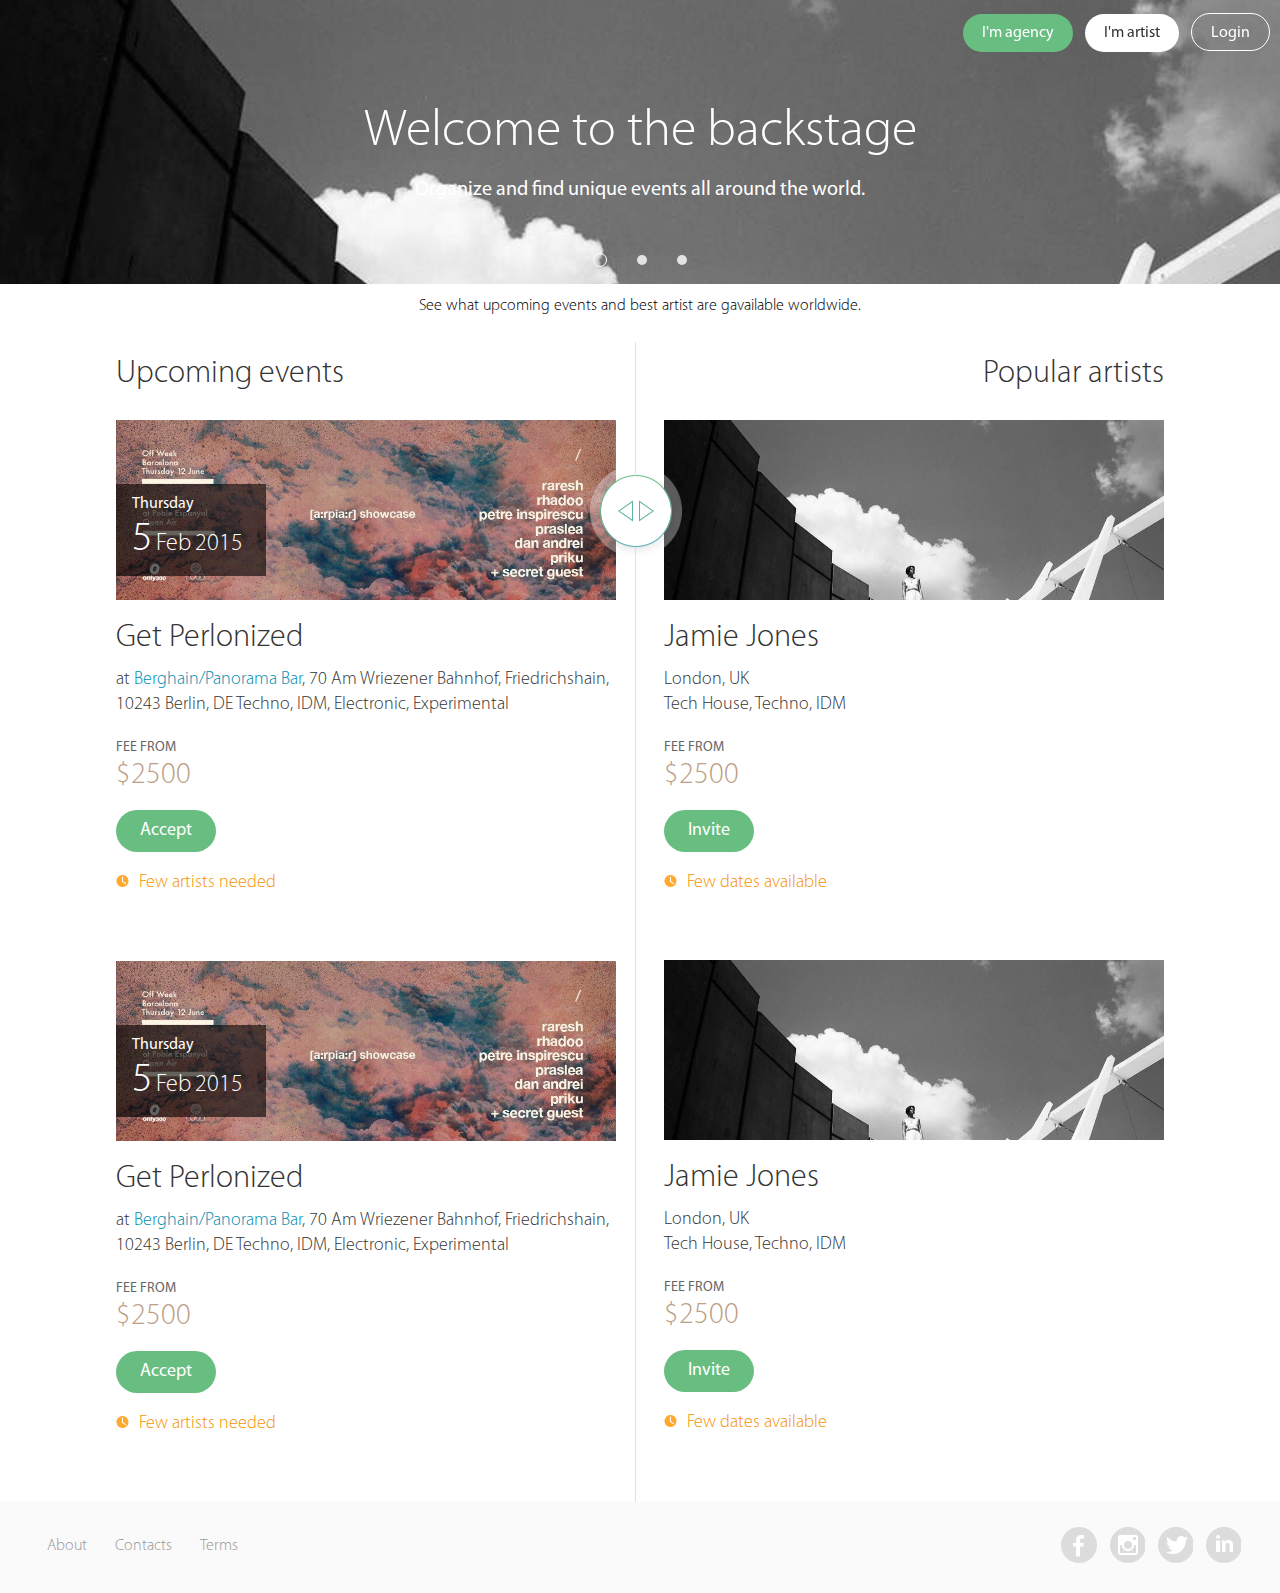
==== commit b4cc724f: "Fix some bugs" ====
--- a/index.html
+++ b/index.html
@@ -38,15 +38,15 @@
   </div>
   <div class="cover-slider">
     <div class="cover-slider__item">
-      <img src="http://i.huffpost.com/gen/2233702/images/o-GRUMPY-CAT-facebook.jpg" alt="" />
+      <img src="images/pictures/demo-artist.png" alt="" />
       <div class="slide__title">Welcome to the backstage</div>
       <div class="slide_description">Organize and find unique events all around the world.</div>
     </div>
     <div class="cover-slider__item">
-      <img src="http://i.huffpost.com/gen/2364914/images/o-GRUMPY-CAT-facebook.jpg" alt="" />
+      <img src="images/pictures/demo-artist-2.png" alt="" />
     </div>
     <div class="cover-slider__item">
-      <img src="https://encrypted-tbn3.gstatic.com/images?q=tbn:ANd9GcT2D_DFuOXOf6hopZV4UORbP1K4Gta04ElCmtM1jOZPs9x3M8cx" alt="" />
+      <img src="images/pictures/demo-artist-3.png" alt="" />
     </div>
   </div>
   <div class="home__title">
@@ -64,83 +64,91 @@
         <div class="listings">
           <div class="listing">
             <div class="listing__cover">
-              <img src="https://encrypted-tbn3.gstatic.com/images?q=tbn:ANd9GcT2D_DFuOXOf6hopZV4UORbP1K4Gta04ElCmtM1jOZPs9x3M8cx" alt="" />
-              <div class="listing__date">
-                <div class="day-name">Thursday</div>
-                <div class="date">
-                  <span class="date__day">5</span>
-                  <span class="date__month">Feb</span>
-                  <span class="date__year">2015</span>
-                </div>
-              </div>
-            </div>
-            <div class="listing__title">Get Perlonized</div>
-            <div class="listing__description">at <a href="#">Berghain/Panorama Bar</a>, 70 Am Wriezener Bahnhof, Friedrichshain, 10243 Berlin, DE Techno, IDM, Electronic, Experimental</div>
-            <div class="listing__fee">
-              FEE FROM
-              <span class="listing__price">$2500</span>
-            </div>
-            <a href="#" class="listing__button">Accept</a>
-            <div class="listibg__available">Few artists needed</div>
-          </div>
-
-          <div class="listing">
-            <div class="listing__cover">
-              <img src="https://encrypted-tbn3.gstatic.com/images?q=tbn:ANd9GcT2D_DFuOXOf6hopZV4UORbP1K4Gta04ElCmtM1jOZPs9x3M8cx" alt="" />
-              <div class="listing__date">
-                <div class="day-name">Thursday</div>
-                <div class="date">
-                  <span class="date__day">5</span>
-                  <span class="date__month">Feb</span>
-                  <span class="date__year">2015</span>
-                </div>
-              </div>
-            </div>
-            <div class="listing__title">Get Perlonized</div>
-            <div class="listing__description">at <a href="#">Berghain/Panorama Bar</a>, 70 Am Wriezener Bahnhof, Friedrichshain, 10243 Berlin, DE Techno, IDM, Electronic, Experimental</div>
-            <div class="listing__fee">
-              FEE FROM
-              <span class="listing__price">$2500</span>
-            </div>
-            <a href="#" class="listing__button">Accept</a>
-            <div class="listibg__available">Few artists needed</div>
-          </div>
-
-          <div class="listing">
-            <div class="listing__cover">
-              <img src="https://encrypted-tbn3.gstatic.com/images?q=tbn:ANd9GcT2D_DFuOXOf6hopZV4UORbP1K4Gta04ElCmtM1jOZPs9x3M8cx" alt="" />
-              <div class="listing__date">
-                <div class="day-name">Thursday</div>
-                <div class="date">
-                  <span class="date__day">5</span>
-                  <span class="date__month">Feb</span>
-                  <span class="date__year">2015</span>
-                </div>
-              </div>
-            </div>
-            <div class="listing__title">Get Perlonized</div>
-            <div class="listing__description">at <a href="#">Berghain/Panorama Bar</a>, 70 Am Wriezener Bahnhof, Friedrichshain, 10243 Berlin, DE Techno, IDM, Electronic, Experimental</div>
-            <div class="listing__fee">
-              FEE FROM
-              <span class="listing__price">$2500</span>
-            </div>
-            <a href="#" class="listing__button">Accept</a>
-            <div class="listibg__available">Few artists needed</div>
-          </div>
-
-          <div class="listing">
-            <div class="listing__cover">
-              <img src="https://encrypted-tbn3.gstatic.com/images?q=tbn:ANd9GcT2D_DFuOXOf6hopZV4UORbP1K4Gta04ElCmtM1jOZPs9x3M8cx" alt="" />
-              <div class="listing__date">
-                <div class="day-name">Thursday</div>
-                <div class="date">
-                  <span class="date__day">5</span>
-                  <span class="date__month">Feb</span>
-                  <span class="date__year">2015</span>
-                </div>
-              </div>
-            </div>
-            <div class="listing__title">Get Perlonized</div>
+              <a href="#">
+                <a href="#"><img src="images/pictures/demo-event.png" alt="" /></a>
+              </a>
+              <div class="listing__date">
+                <div class="day-name">Thursday</div>
+                <div class="date">
+                  <span class="date__day">5</span>
+                  <span class="date__month">Feb</span>
+                  <span class="date__year">2015</span>
+                </div>
+              </div>
+            </div>
+            <div class="listing__title"><a href="#">Get Perlonized</a></div>
+            <div class="listing__description">at <a href="#">Berghain/Panorama Bar</a>, 70 Am Wriezener Bahnhof, Friedrichshain, 10243 Berlin, DE Techno, IDM, Electronic, Experimental</div>
+            <div class="listing__fee">
+              FEE FROM
+              <span class="listing__price">$2500</span>
+            </div>
+            <a href="#" class="listing__button">Accept</a>
+            <div class="listibg__available">Few artists needed</div>
+          </div>
+
+          <div class="listing">
+            <div class="listing__cover">
+              <a href="#">
+                <a href="#"><img src="images/pictures/demo-event.png" alt="" /></a>
+              </a>
+              <div class="listing__date">
+                <div class="day-name">Thursday</div>
+                <div class="date">
+                  <span class="date__day">5</span>
+                  <span class="date__month">Feb</span>
+                  <span class="date__year">2015</span>
+                </div>
+              </div>
+            </div>
+            <div class="listing__title"><a href="#">Get Perlonized</a></div>
+            <div class="listing__description">at <a href="#">Berghain/Panorama Bar</a>, 70 Am Wriezener Bahnhof, Friedrichshain, 10243 Berlin, DE Techno, IDM, Electronic, Experimental</div>
+            <div class="listing__fee">
+              FEE FROM
+              <span class="listing__price">$2500</span>
+            </div>
+            <a href="#" class="listing__button">Accept</a>
+            <div class="listibg__available">Few artists needed</div>
+          </div>
+
+          <div class="listing">
+            <div class="listing__cover">
+              <a href="#">
+                <a href="#"><img src="images/pictures/demo-event.png" alt="" /></a>
+              </a>
+              <div class="listing__date">
+                <div class="day-name">Thursday</div>
+                <div class="date">
+                  <span class="date__day">5</span>
+                  <span class="date__month">Feb</span>
+                  <span class="date__year">2015</span>
+                </div>
+              </div>
+            </div>
+            <div class="listing__title"><a href="#">Get Perlonized</a></div>
+            <div class="listing__description">at <a href="#">Berghain/Panorama Bar</a>, 70 Am Wriezener Bahnhof, Friedrichshain, 10243 Berlin, DE Techno, IDM, Electronic, Experimental</div>
+            <div class="listing__fee">
+              FEE FROM
+              <span class="listing__price">$2500</span>
+            </div>
+            <a href="#" class="listing__button">Accept</a>
+            <div class="listibg__available">Few artists needed</div>
+          </div>
+
+          <div class="listing">
+            <div class="listing__cover">
+              <a href="#">
+                <a href="#"><img src="images/pictures/demo-event.png" alt="" /></a>
+              </a>
+              <div class="listing__date">
+                <div class="day-name">Thursday</div>
+                <div class="date">
+                  <span class="date__day">5</span>
+                  <span class="date__month">Feb</span>
+                  <span class="date__year">2015</span>
+                </div>
+              </div>
+            </div>
+            <div class="listing__title"><a href="#">Get Perlonized</a></div>
             <div class="listing__description">at <a href="#">Berghain/Panorama Bar</a>, 70 Am Wriezener Bahnhof, Friedrichshain, 10243 Berlin, DE Techno, IDM, Electronic, Experimental</div>
             <div class="listing__fee">
               FEE FROM
@@ -157,59 +165,85 @@
         <div class="listings">
           <div class="listing">
             <div class="listing__cover">
-              <img src="https://encrypted-tbn3.gstatic.com/images?q=tbn:ANd9GcT2D_DFuOXOf6hopZV4UORbP1K4Gta04ElCmtM1jOZPs9x3M8cx" alt="" />
-            </div>
-            <div class="listing__title">Jamie Jones</div>
-            <div class="listing__description">London, UK <br> Tech House, Techno, IDM</div>
-            <div class="listing__fee">
-              FEE FROM
-              <span class="listing__price">$2500</span>
-            </div>
-            <a href="#" class="listing__button">Invite</a>
-            <div class="listibg__available">Few dates available</div>
-          </div>
-
-          <div class="listing">
-            <div class="listing__cover">
-              <img src="https://encrypted-tbn3.gstatic.com/images?q=tbn:ANd9GcT2D_DFuOXOf6hopZV4UORbP1K4Gta04ElCmtM1jOZPs9x3M8cx" alt="" />
-            </div>
-            <div class="listing__title">Jamie Jones</div>
-            <div class="listing__description">London, UK <br> Tech House, Techno, IDM</div>
-            <div class="listing__fee">
-              FEE FROM
-              <span class="listing__price">$2500</span>
-            </div>
-            <a href="#" class="listing__button">Invite</a>
-          </div>
-
-          <div class="listing">
-            <div class="listing__cover">
-              <img src="https://encrypted-tbn3.gstatic.com/images?q=tbn:ANd9GcT2D_DFuOXOf6hopZV4UORbP1K4Gta04ElCmtM1jOZPs9x3M8cx" alt="" />
-            </div>
-            <div class="listing__title">Jamie Jones</div>
-            <div class="listing__description">London, UK <br> Tech House, Techno, IDM</div>
-            <div class="listing__fee">
-              FEE FROM
-              <span class="listing__price">$2500</span>
-            </div>
-            <a href="#" class="listing__button">Invite</a>
-          </div>
-
-          <div class="listing">
-            <div class="listing__cover">
-              <img src="https://encrypted-tbn3.gstatic.com/images?q=tbn:ANd9GcT2D_DFuOXOf6hopZV4UORbP1K4Gta04ElCmtM1jOZPs9x3M8cx" alt="" />
-            </div>
-            <div class="listing__title">Jamie Jones</div>
-            <div class="listing__description">London, UK <br> Tech House, Techno, IDM</div>
-            <div class="listing__fee">
-              FEE FROM
-              <span class="listing__price">$2500</span>
-            </div>
-            <a href="#" class="listing__button">Invite</a>
+              <a href="#">
+                <img src="images/pictures/demo-artist.png" alt="" />
+              </a>
+            </div>
+            <div class="listing__title"><a href="#">Jamie Jones</a></div>
+            <div class="listing__description">London, UK <br> Tech House, Techno, IDM</div>
+            <div class="listing__fee">
+              FEE FROM
+              <span class="listing__price">$2500</span>
+            </div>
+            <a href="#" class="listing__button">Invite</a>
+            <div class="listibg__available">Few dates available</div>
+          </div>
+
+          <div class="listing">
+            <div class="listing__cover">
+              <a href="#">
+                <img src="images/pictures/demo-artist.png" alt="" />
+              </a>
+            </div>
+            <div class="listing__title"><a href="#">Jamie Jones</a></div>
+            <div class="listing__description">London, UK <br> Tech House, Techno, IDM</div>
+            <div class="listing__fee">
+              FEE FROM
+              <span class="listing__price">$2500</span>
+            </div>
+            <a href="#" class="listing__button">Invite</a>
+            <div class="listibg__available">Few dates available</div>
+          </div>
+
+          <div class="listing">
+            <div class="listing__cover">
+              <a href="#">
+                <img src="images/pictures/demo-artist.png" alt="" />
+              </a>
+            </div>
+            <div class="listing__title"><a href="#">Jamie Jones</a></div>
+            <div class="listing__description">London, UK <br> Tech House, Techno, IDM</div>
+            <div class="listing__fee">
+              FEE FROM
+              <span class="listing__price">$2500</span>
+            </div>
+            <a href="#" class="listing__button">Invite</a>
+            <div class="listibg__available">Few dates available</div>
+          </div>
+
+          <div class="listing">
+            <div class="listing__cover">
+              <a href="#">
+                <img src="images/pictures/demo-artist.png" alt="" />
+              </a>
+            </div>
+            <div class="listing__title"><a href="#">Jamie Jones</a></div>
+            <div class="listing__description">London, UK <br> Tech House, Techno, IDM</div>
+            <div class="listing__fee">
+              FEE FROM
+              <span class="listing__price">$2500</span>
+            </div>
+            <a href="#" class="listing__button">Invite</a>
+            <div class="listibg__available">Few dates available</div>
           </div>
         </div>
       </div>
     </div>
   </div>
+  <div class="footer">
+    <div class="footer__inner">
+      <ul class="footer__nav">
+        <li><a href="#">About</a></li>
+        <li><a href="#">Contacts</a></li>
+        <li><a href="#">Terms</a></li>
+      </ul>
+      <ul class="footer__socials">
+        <li><a href="#" class="social social--facebook"></a></li>
+        <li><a href="#" class="social social--instagram"></a></li>
+        <li><a href="#" class="social social--twitter"></a></li>
+        <li><a href="#" class="social social--linkedin"></a></li>
+      </ul>
+    </div>
+  </div>
 </body>
 </html>--- a/css/styles.css
+++ b/css/styles.css
@@ -222,7 +222,7 @@
     -webkit-animation-duration: 3s; }
   .form__line .form__line-inner {
     padding: 0 15px;
-    height: 76px;
+    min-height: 76px;
     display: table;
     width: 100%;
     font-family: "MyriadPro-Light";
@@ -599,81 +599,81 @@
       color: #666;
       margin: 0 40px; } }
 
-.footer--sign-up {
+.footer.footer--sign-up {
   border-top: 1px solid #a8a8a8;
   background: #f9f9f9;
   text-align: right;
   padding: 10px;
   position: relative;
   height: 44px;
-  z-index: -1;
+  z-index: 0;
   margin-top: -44px; }
   @media (min-width: 768px) {
-    .footer--sign-up {
+    .footer.footer--sign-up {
       padding: 18px 40px;
       border: 0;
       height: 100px;
       margin-top: -100px; } }
   @media (min-width: 1025px) {
-    .footer--sign-up {
+    .footer.footer--sign-up {
       padding: 25px 9%;
       height: 110px;
       margin-top: -110px; } }
-  .footer--sign-up .pagination {
+  .footer.footer--sign-up .pagination {
     color: #008db0;
     font-size: 18px;
     display: block;
     position: absolute;
     font-family: "MyriadPro-Light";
     top: 10px; }
-    .footer--sign-up .pagination--next {
+    .footer.footer--sign-up .pagination--next {
       right: 10px; }
       @media (min-width: 768px) {
-        .footer--sign-up .pagination--next {
+        .footer.footer--sign-up .pagination--next {
           right: 70px; } }
       @media (min-width: 1025px) {
-        .footer--sign-up .pagination--next {
+        .footer.footer--sign-up .pagination--next {
           right: 11%; } }
-    .footer--sign-up .pagination--prev {
+    .footer.footer--sign-up .pagination--prev {
       left: 10px; }
       @media (min-width: 768px) {
-        .footer--sign-up .pagination--prev {
+        .footer.footer--sign-up .pagination--prev {
           left: 70px; } }
       @media (min-width: 1025px) {
-        .footer--sign-up .pagination--prev {
+        .footer.footer--sign-up .pagination--prev {
           left: 11%; } }
     @media (min-width: 768px) {
-      .footer--sign-up .pagination {
+      .footer.footer--sign-up .pagination {
         color: #999;
         font-size: 16px;
         top: 18px; } }
-  .footer--sign-up .pagination__name {
+  .footer.footer--sign-up .pagination__name {
     display: none;
     position: absolute; }
     @media (min-width: 768px) {
-      .footer--sign-up .pagination__name {
+      .footer.footer--sign-up .pagination__name {
         color: #008db0;
         font-size: 32px;
         display: block;
         font-family: "MyriadPro-Light";
         top: 40px; }
-        .footer--sign-up .pagination__name:after, .footer--sign-up .pagination__name:before {
+        .footer.footer--sign-up .pagination__name:after, .footer.footer--sign-up .pagination__name:before {
           content: "";
           display: block;
           position: absolute;
           top: 50%;
           margin-top: -9px; }
-        .footer--sign-up .pagination__name--next {
+        .footer.footer--sign-up .pagination__name--next {
           right: 40px;
           padding-right: 26px; }
-          .footer--sign-up .pagination__name--next:before {
+          .footer.footer--sign-up .pagination__name--next:before {
             width: 0;
             height: 0;
             border-style: solid;
             border-width: 8.5px 0 8.5px 9px;
             border-color: transparent transparent transparent #008db0;
             right: 0; }
-          .footer--sign-up .pagination__name--next:after {
+          .footer.footer--sign-up .pagination__name--next:after {
             width: 0;
             height: 0;
             border-style: solid;
@@ -681,33 +681,34 @@
             border-color: transparent transparent transparent #f9f9f9;
             right: 2px; } }
     @media (min-width: 768px) and (min-width: 1025px) {
-      .footer--sign-up .pagination__name--next {
+      .footer.footer--sign-up .pagination__name--next {
         right: 9%; } }
     @media (min-width: 768px) {
-        .footer--sign-up .pagination__name--prev {
+        .footer.footer--sign-up .pagination__name--prev {
+          left: 9%;
           padding-left: 26px; }
-          .footer--sign-up .pagination__name--prev:before {
+          .footer.footer--sign-up .pagination__name--prev:before {
             width: 0;
             height: 0;
             border-style: solid;
             border-width: 8.5px 9px 8.5px 0;
             border-color: transparent #008db0 transparent transparent;
             left: 0; }
-          .footer--sign-up .pagination__name--prev:after {
+          .footer.footer--sign-up .pagination__name--prev:after {
             width: 0;
             height: 0;
             border-style: solid;
             border-width: 8.5px 9px 8.5px 0;
             border-color: transparent #f9f9f9 transparent transparent;
             left: 2px; } }
-  .footer--sign-up .footer__get-started {
+  .footer.footer--sign-up .footer__get-started {
     font-size: 18px;
     color: #008db0;
     display: block;
     position: absolute;
     right: 10px; }
     @media (min-width: 768px) {
-      .footer--sign-up .footer__get-started {
+      .footer.footer--sign-up .footer__get-started {
         font-size: 26px;
         color: #fff;
         position: absolute;
@@ -720,20 +721,20 @@
         -moz-border-radius: 30px;
         -ms-border-radius: 30px;
         border-radius: 30px; }
-        .footer--sign-up .footer__get-started:after, .footer--sign-up .footer__get-started:before {
+        .footer.footer--sign-up .footer__get-started:after, .footer.footer--sign-up .footer__get-started:before {
           content: "";
           display: block;
           position: absolute;
           top: 50%;
           margin-top: -10px; }
-        .footer--sign-up .footer__get-started:before {
+        .footer.footer--sign-up .footer__get-started:before {
           width: 0;
           height: 0;
           border-style: solid;
           border-width: 8.5px 0 8.5px 9px;
           border-color: transparent transparent transparent #fff;
           right: 30px; }
-        .footer--sign-up .footer__get-started:after {
+        .footer.footer--sign-up .footer__get-started:after {
           width: 0;
           height: 0;
           border-style: solid;
@@ -741,7 +742,7 @@
           border-color: transparent transparent transparent #68be80;
           right: 32px; } }
     @media (min-width: 1025px) {
-      .footer--sign-up .footer__get-started {
+      .footer.footer--sign-up .footer__get-started {
         right: 9%; } }
 
 .steps {
@@ -1489,11 +1490,15 @@
   @media (min-width: 1680px) {
     .profile-events .listing {
       width: 33.3%;
-      padding: 0 24px 0 0; }
+      padding: 0 24px 0 24px; }
+      .profile-events .listing:nth-child(1) {
+        padding: 0 24px 0 24px !important; }
       .profile-events .listing:nth-child(2n) {
         padding: 0 24px 0 24px; }
       .profile-events .listing:nth-child(3n) {
-        padding: 0 0 0 24px; } }
+        padding: 0 0 0 24px; }
+      .profile-events .listing:nth-child(3n+1) {
+        padding: 0 24px 0 24px; } }
 .profile-events .more {
   margin: 0 20px; }
   @media (min-width: 768px) {
@@ -1695,15 +1700,16 @@
       border-radius: 25px;
       font-family: "MyriadPro-Light";
       margin: 78px auto 0;
-      max-width: 382px;
+      max-width: 90%;
       text-align: center;
       clear: both;
-      background: url("../images/icons/icon-connect-soundcloud.png") no-repeat 25px 50%; }
+      background: url("../images/icons/icon-connect-soundcloud.png") no-repeat 15px 50%; }
       @media (min-width: 768px) {
         .profile-music .cloud .connect,
         .profile-photo .cloud .connect {
           height: 55px;
           line-height: 55px;
+          max-width: 382px;
           font-size: 20px;
           margin-top: 93px;
           padding-left: 30px;
@@ -1976,61 +1982,66 @@
         padding: 13px 0 13px 36px; } }
     .tabs .tabs__head .tabs__item--active {
       color: #333; }
-.tabs .tabs__body .tabs__content {
-  overflow: hidden;
-  height: 0px;
-  position: relative;
-  opacity: 0;
-  transition: opacity 500ms; }
-  .tabs .tabs__body .tabs__content::after {
-    clear: both;
-    content: "";
-    display: table; }
-  @media (max-width: 1024px) {
-    .tabs .tabs__body .tabs__content {
-      clip: auto !important; } }
-  @media (min-width: 768px) {
-    .tabs .tabs__body .tabs__content {
-      padding: 0 17px; } }
-  @media (min-width: 1025px) {
-    .tabs .tabs__body .tabs__content {
-      padding: 0;
-      opacity: 1;
+.tabs .tabs__body {
+  -webkit-user-select: auto;
+  -moz-user-select: auto;
+  -ms-user-select: auto;
+  user-select: auto; }
+  .tabs .tabs__body .tabs__content {
+    overflow: hidden;
+    height: 0px;
+    position: relative;
+    opacity: 0;
+    transition: opacity 500ms; }
+    .tabs .tabs__body .tabs__content::after {
+      clear: both;
+      content: "";
+      display: table; }
+    @media (max-width: 1024px) {
+      .tabs .tabs__body .tabs__content {
+        clip: auto !important; } }
+    @media (min-width: 768px) {
+      .tabs .tabs__body .tabs__content {
+        padding: 0 17px; } }
+    @media (min-width: 1025px) {
+      .tabs .tabs__body .tabs__content {
+        padding: 0;
+        opacity: 1;
+        overflow: visible;
+        height: auto;
+        transition: none; }
+        .tabs .tabs__body .tabs__content.tabs__content--artists .tabs__title {
+          text-align: right; } }
+    .tabs .tabs__body .tabs__content--active {
       overflow: visible;
       height: auto;
-      transition: none; }
-      .tabs .tabs__body .tabs__content.tabs__content--artists .tabs__title {
-        text-align: right; } }
-  .tabs .tabs__body .tabs__content--active {
-    overflow: visible;
-    height: auto;
-    opacity: 1;
-    transition: opacity 500ms; }
-  .tabs .tabs__body .tabs__content .tabs__title {
-    font-size: 32px;
-    padding: 13px 0 27px 24px;
-    font-family: "MyriadPro-Light";
-    color: #333;
-    display: none; }
-    .tabs .tabs__body .tabs__content .tabs__title--sticked {
-      position: fixed;
+      opacity: 1;
+      transition: opacity 500ms; }
+    .tabs .tabs__body .tabs__content .tabs__title {
       font-size: 32px;
-      top: 0;
-      width: 100%;
-      z-index: 11;
-      background: rgba(255, 255, 255, 0.97); }
-    @media (min-width: 1025px) {
-      .tabs .tabs__body .tabs__content .tabs__title {
-        display: block;
-        padding-left: 116px;
-        padding-right: 116px; } }
-    @media (min-width: 1440px) {
-      .tabs .tabs__body .tabs__content .tabs__title {
-        padding: 35px 140px 41px 140px;
-        font-size: 52px; }
-        .tabs .tabs__body .tabs__content .tabs__title--sticked {
-          font-size: 32px;
-          padding: 14px 140px 14px 140px; } }
+      padding: 13px 0 27px 24px;
+      font-family: "MyriadPro-Light";
+      color: #333;
+      display: none; }
+      .tabs .tabs__body .tabs__content .tabs__title--sticked {
+        position: fixed;
+        font-size: 32px;
+        top: 0;
+        width: 100%;
+        z-index: 11;
+        background: rgba(255, 255, 255, 0.97); }
+      @media (min-width: 1025px) {
+        .tabs .tabs__body .tabs__content .tabs__title {
+          display: block;
+          padding-left: 116px;
+          padding-right: 116px; } }
+      @media (min-width: 1440px) {
+        .tabs .tabs__body .tabs__content .tabs__title {
+          padding: 35px 140px 41px 140px;
+          font-size: 52px; }
+          .tabs .tabs__body .tabs__content .tabs__title--sticked {
+            font-size: 32px;
+            padding: 14px 140px 14px 140px; } }
 
 .twentytwenty-container {
   z-index: 0;
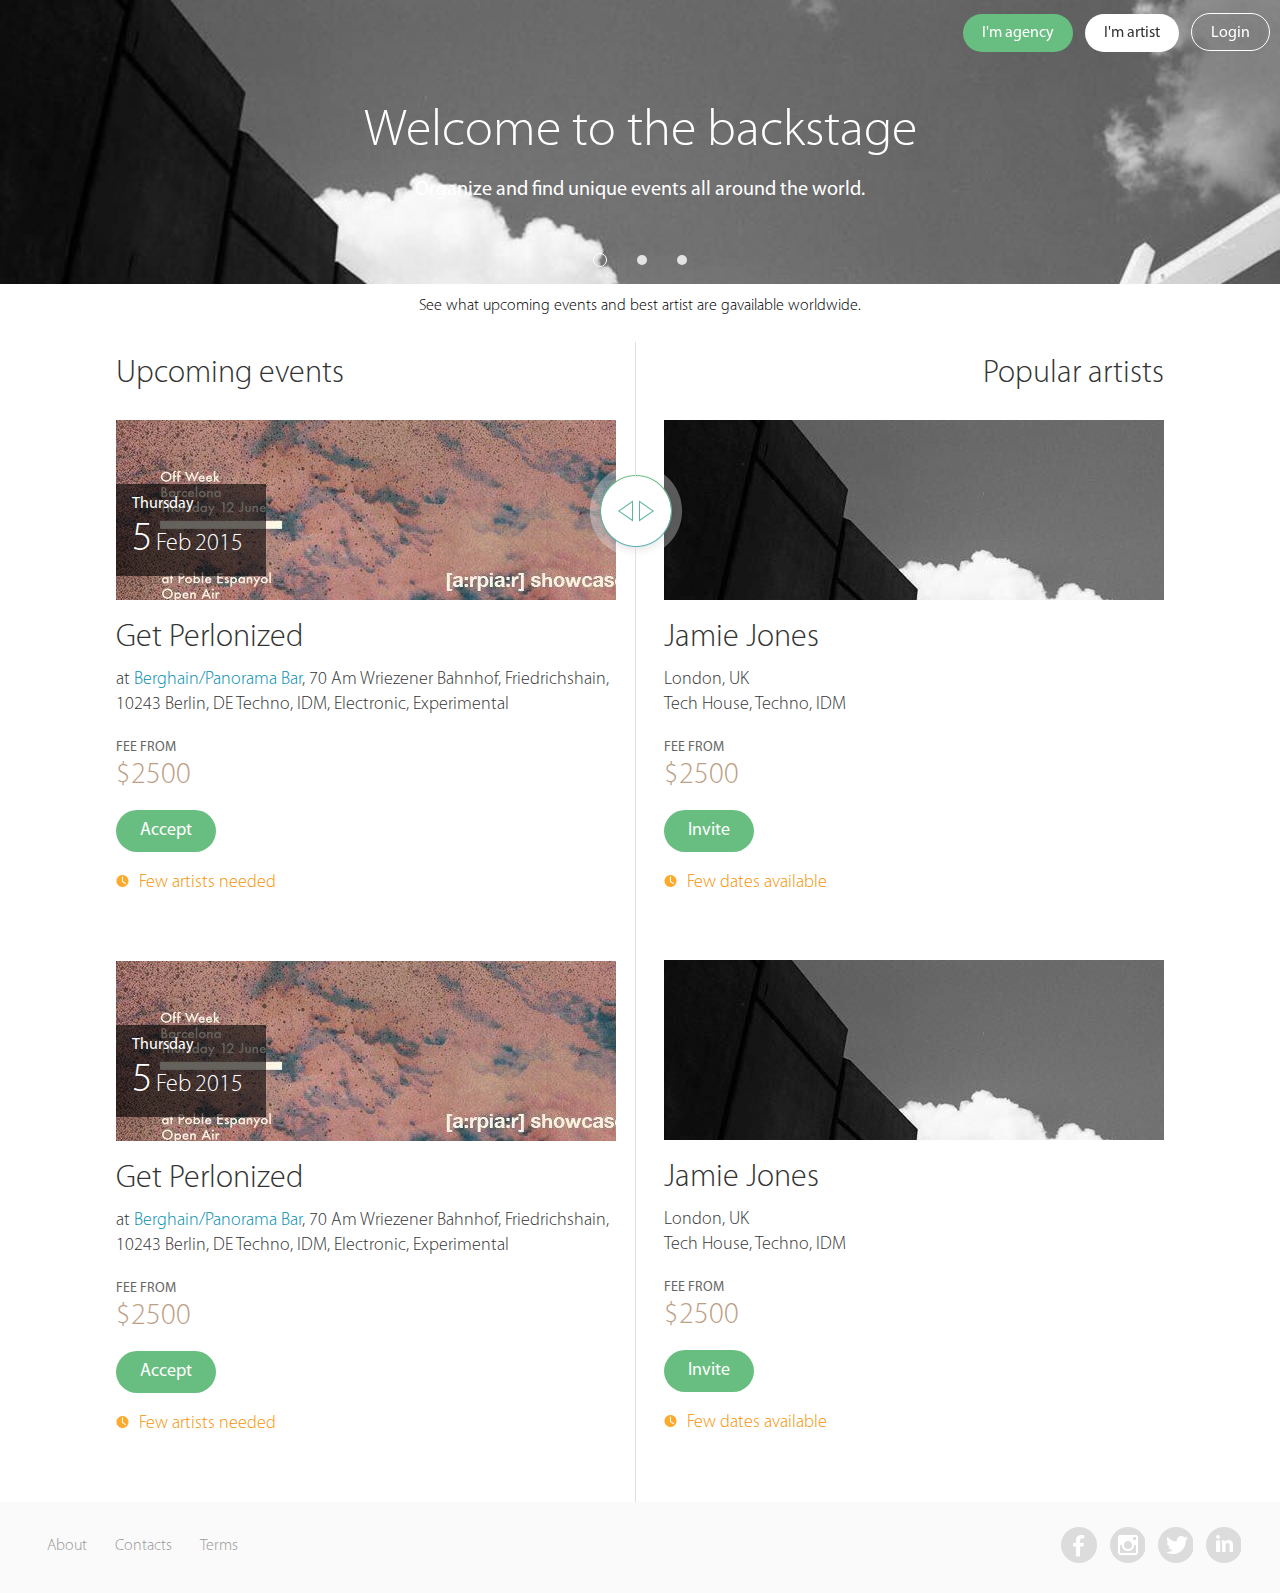
==== commit c4cfc3ad: "Latest fixes" ====
--- a/index.html
+++ b/index.html
@@ -64,81 +64,73 @@
         <div class="listings">
           <div class="listing">
             <div class="listing__cover">
-              <a href="#">
-                <a href="#"><img src="images/pictures/demo-event.png" alt="" /></a>
-              </a>
-              <div class="listing__date">
-                <div class="day-name">Thursday</div>
-                <div class="date">
-                  <span class="date__day">5</span>
-                  <span class="date__month">Feb</span>
-                  <span class="date__year">2015</span>
-                </div>
-              </div>
-            </div>
-            <div class="listing__title"><a href="#">Get Perlonized</a></div>
-            <div class="listing__description">at <a href="#">Berghain/Panorama Bar</a>, 70 Am Wriezener Bahnhof, Friedrichshain, 10243 Berlin, DE Techno, IDM, Electronic, Experimental</div>
-            <div class="listing__fee">
-              FEE FROM
-              <span class="listing__price">$2500</span>
-            </div>
-            <a href="#" class="listing__button">Accept</a>
-            <div class="listibg__available">Few artists needed</div>
-          </div>
-
-          <div class="listing">
-            <div class="listing__cover">
-              <a href="#">
-                <a href="#"><img src="images/pictures/demo-event.png" alt="" /></a>
-              </a>
-              <div class="listing__date">
-                <div class="day-name">Thursday</div>
-                <div class="date">
-                  <span class="date__day">5</span>
-                  <span class="date__month">Feb</span>
-                  <span class="date__year">2015</span>
-                </div>
-              </div>
-            </div>
-            <div class="listing__title"><a href="#">Get Perlonized</a></div>
-            <div class="listing__description">at <a href="#">Berghain/Panorama Bar</a>, 70 Am Wriezener Bahnhof, Friedrichshain, 10243 Berlin, DE Techno, IDM, Electronic, Experimental</div>
-            <div class="listing__fee">
-              FEE FROM
-              <span class="listing__price">$2500</span>
-            </div>
-            <a href="#" class="listing__button">Accept</a>
-            <div class="listibg__available">Few artists needed</div>
-          </div>
-
-          <div class="listing">
-            <div class="listing__cover">
-              <a href="#">
-                <a href="#"><img src="images/pictures/demo-event.png" alt="" /></a>
-              </a>
-              <div class="listing__date">
-                <div class="day-name">Thursday</div>
-                <div class="date">
-                  <span class="date__day">5</span>
-                  <span class="date__month">Feb</span>
-                  <span class="date__year">2015</span>
-                </div>
-              </div>
-            </div>
-            <div class="listing__title"><a href="#">Get Perlonized</a></div>
-            <div class="listing__description">at <a href="#">Berghain/Panorama Bar</a>, 70 Am Wriezener Bahnhof, Friedrichshain, 10243 Berlin, DE Techno, IDM, Electronic, Experimental</div>
-            <div class="listing__fee">
-              FEE FROM
-              <span class="listing__price">$2500</span>
-            </div>
-            <a href="#" class="listing__button">Accept</a>
-            <div class="listibg__available">Few artists needed</div>
-          </div>
-
-          <div class="listing">
-            <div class="listing__cover">
-              <a href="#">
-                <a href="#"><img src="images/pictures/demo-event.png" alt="" /></a>
-              </a>
+              <a href="#"><img src="images/pictures/demo-event.png" alt="" /></a>
+              <div class="listing__date">
+                <div class="day-name">Thursday</div>
+                <div class="date">
+                  <span class="date__day">5</span>
+                  <span class="date__month">Feb</span>
+                  <span class="date__year">2015</span>
+                </div>
+              </div>
+            </div>
+            <div class="listing__title"><a href="#">Get Perlonized</a></div>
+            <div class="listing__description">at <a href="#">Berghain/Panorama Bar</a>, 70 Am Wriezener Bahnhof, Friedrichshain, 10243 Berlin, DE Techno, IDM, Electronic, Experimental</div>
+            <div class="listing__fee">
+              FEE FROM
+              <span class="listing__price">$2500</span>
+            </div>
+            <a href="#" class="listing__button">Accept</a>
+            <div class="listibg__available">Few artists needed</div>
+          </div>
+
+          <div class="listing">
+            <div class="listing__cover">
+              <a href="#"><img src="images/pictures/demo-event.png" alt="" /></a>
+              <div class="listing__date">
+                <div class="day-name">Thursday</div>
+                <div class="date">
+                  <span class="date__day">5</span>
+                  <span class="date__month">Feb</span>
+                  <span class="date__year">2015</span>
+                </div>
+              </div>
+            </div>
+            <div class="listing__title"><a href="#">Get Perlonized</a></div>
+            <div class="listing__description">at <a href="#">Berghain/Panorama Bar</a>, 70 Am Wriezener Bahnhof, Friedrichshain, 10243 Berlin, DE Techno, IDM, Electronic, Experimental</div>
+            <div class="listing__fee">
+              FEE FROM
+              <span class="listing__price">$2500</span>
+            </div>
+            <a href="#" class="listing__button">Accept</a>
+            <div class="listibg__available">Few artists needed</div>
+          </div>
+
+          <div class="listing">
+            <div class="listing__cover">
+              <a href="#"><img src="images/pictures/demo-event.png" alt="" /></a>
+              <div class="listing__date">
+                <div class="day-name">Thursday</div>
+                <div class="date">
+                  <span class="date__day">5</span>
+                  <span class="date__month">Feb</span>
+                  <span class="date__year">2015</span>
+                </div>
+              </div>
+            </div>
+            <div class="listing__title"><a href="#">Get Perlonized</a></div>
+            <div class="listing__description">at <a href="#">Berghain/Panorama Bar</a>, 70 Am Wriezener Bahnhof, Friedrichshain, 10243 Berlin, DE Techno, IDM, Electronic, Experimental</div>
+            <div class="listing__fee">
+              FEE FROM
+              <span class="listing__price">$2500</span>
+            </div>
+            <a href="#" class="listing__button">Accept</a>
+            <div class="listibg__available">Few artists needed</div>
+          </div>
+
+          <div class="listing">
+            <div class="listing__cover">
+              <a href="#"><img src="images/pictures/demo-event.png" alt="" /></a>
               <div class="listing__date">
                 <div class="day-name">Thursday</div>
                 <div class="date">
--- a/css/styles.css
+++ b/css/styles.css
@@ -125,10 +125,12 @@
     height: 280px;
     overflow: hidden; }
     .listing .listing__cover img {
-      width: 100%;
+      min-width: 100%;
+      width: auto;
       height: auto;
       position: absolute;
-      z-index: 0; }
+      z-index: 0;
+      max-width: none; }
     @media (min-width: 768px) {
       .listing .listing__cover {
         height: 180px; } }
@@ -1100,10 +1102,12 @@
   font-size: 0;
   position: absolute;
   top: 0;
-  z-index: 2; }
+  z-index: 2;
+  width: 100%; }
   @media (min-width: 768px) {
     .actions {
       right: 0;
+      text-align: right;
       padding: 13px 4px 0; } }
   .actions .actions__button {
     display: inline-block;
@@ -1380,9 +1384,13 @@
     .profile-cover {
       height: 300px; } }
   .profile-cover .profile-cover__image {
-    width: auto;
     height: 100%;
-    min-width: 100%; }
+    position: relative;
+    overflow: hidden; }
+    .profile-cover .profile-cover__image img {
+      min-height: 100%;
+      min-width: 100%;
+      width: auto; }
   .profile-cover .profile-cover__photo {
     width: 152px;
     border: 1px solid #fff;
@@ -1469,10 +1477,7 @@
     padding: 0; } }
 @media (min-width: 1260px) {
   .profile-events .listings {
-    max-width: 1034px; } }
-@media (min-width: 1680px) {
-  .profile-events .listings {
-    max-width: 1380px; } }
+    max-width: 80%; } }
 .profile-events .listing {
   padding-bottom: 0;
   margin-top: 31px; }
